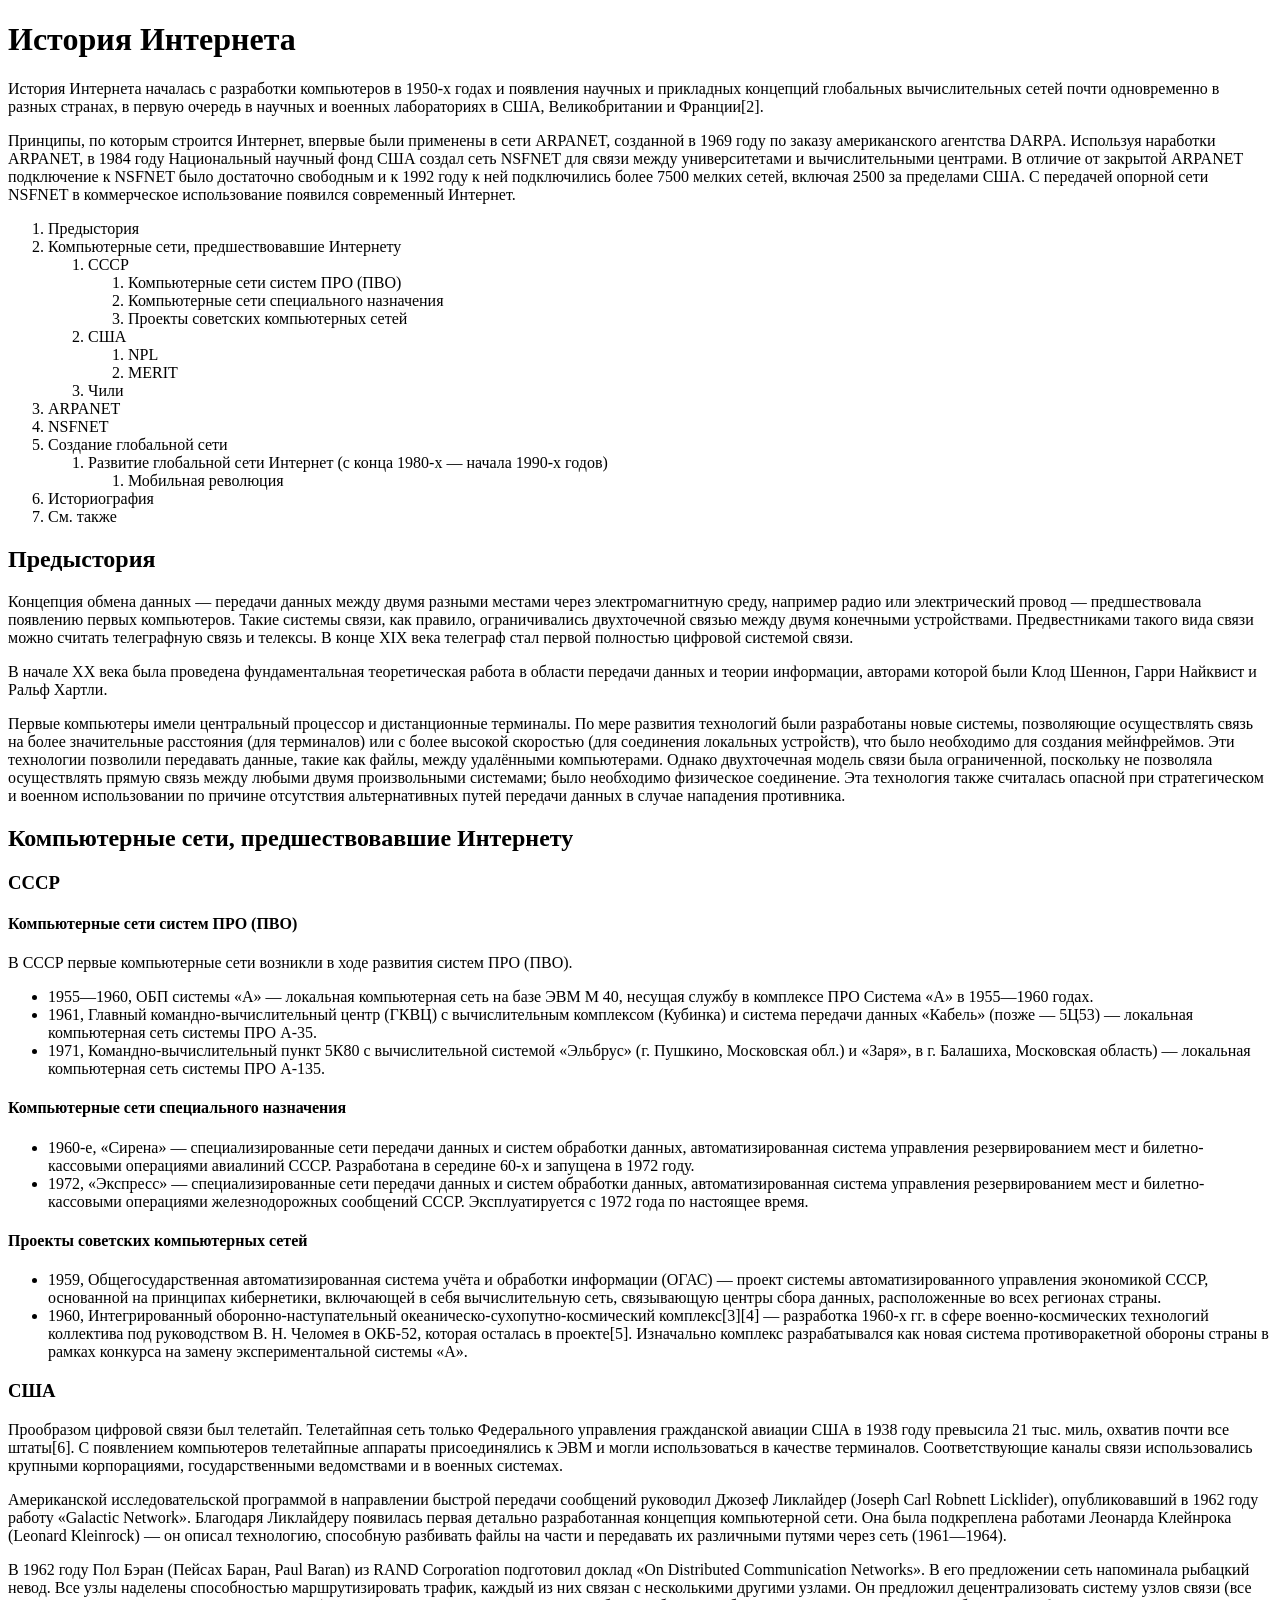
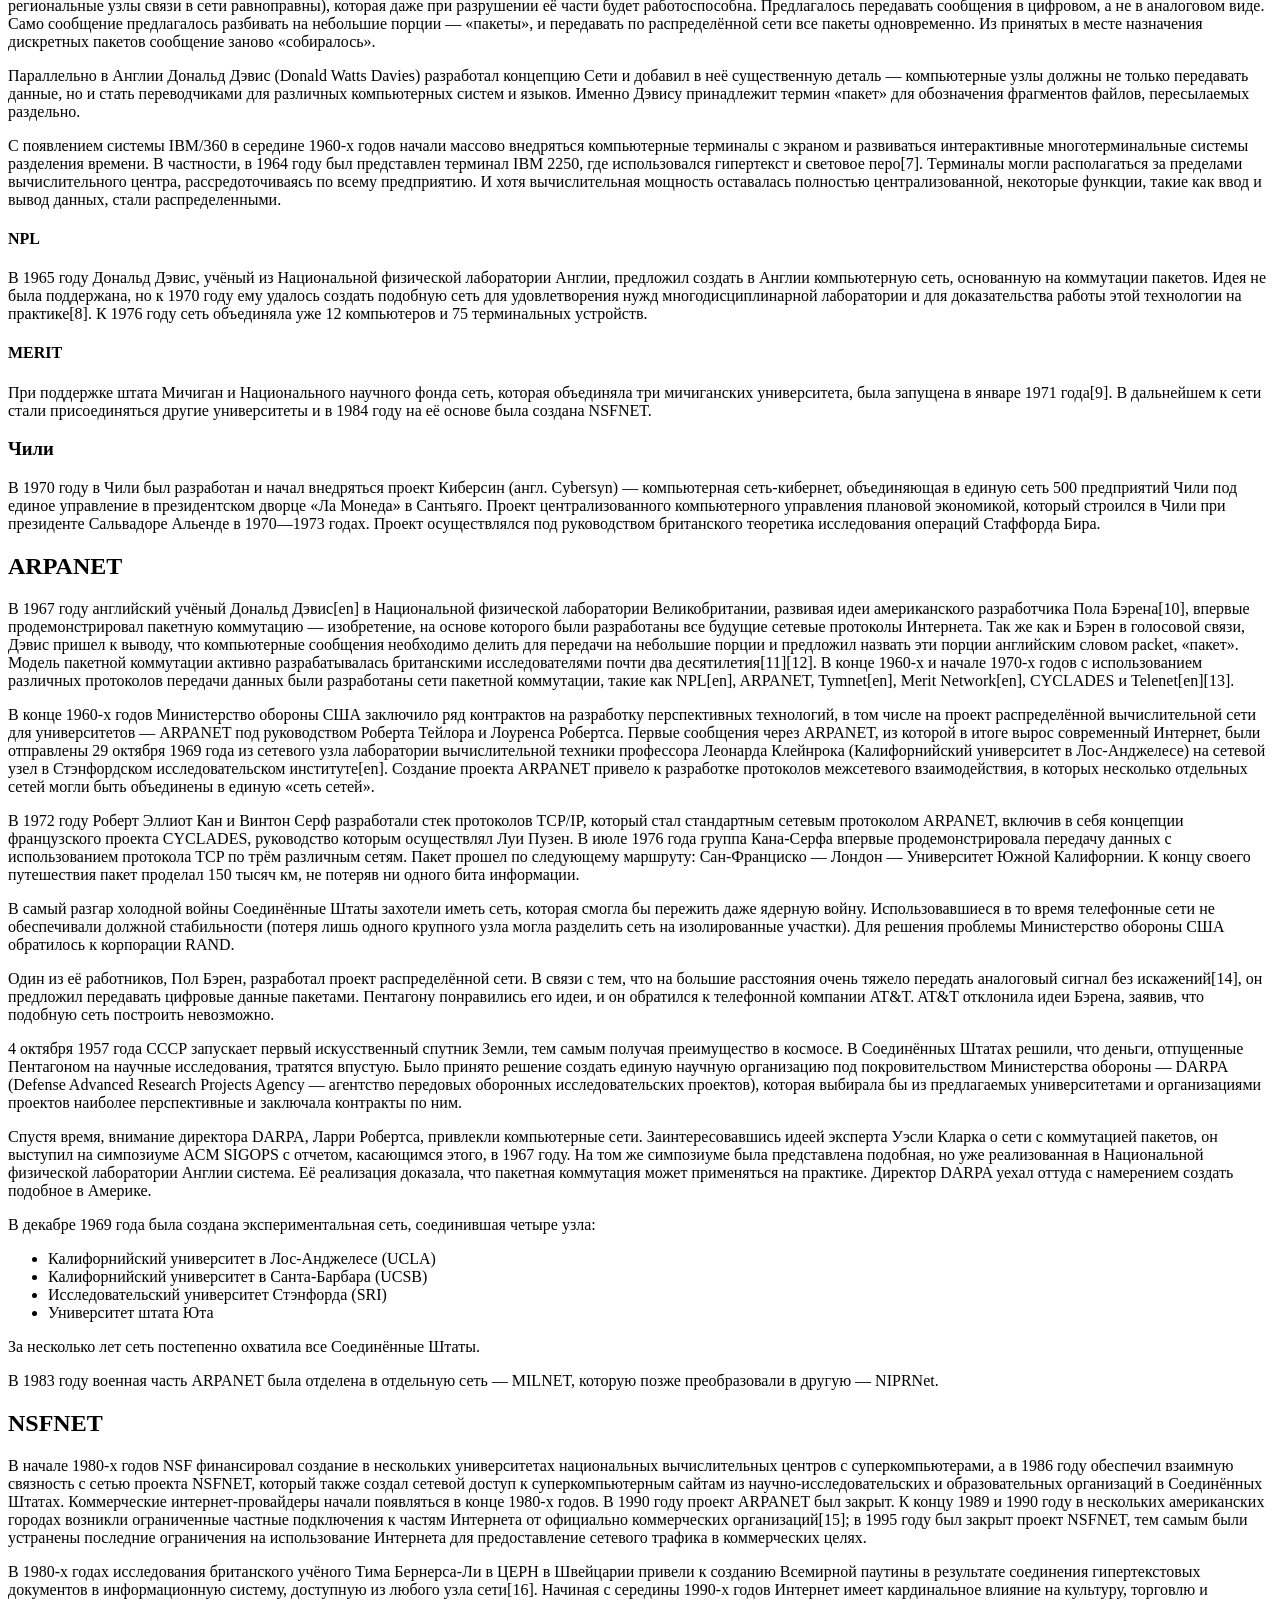
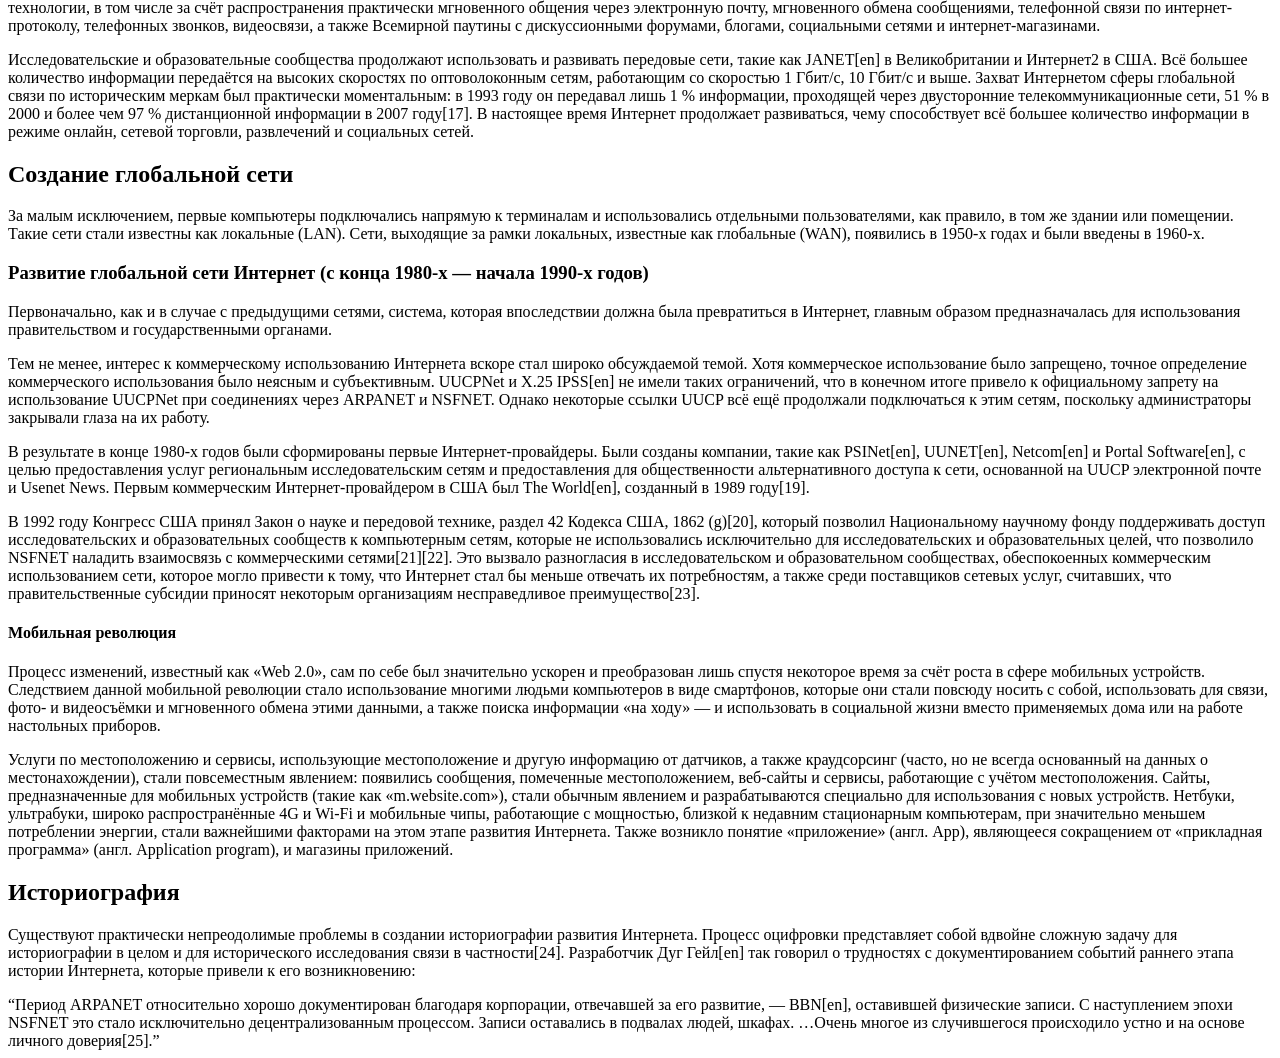
==== 20_09_19/index.html @ b5661945 "Innitial commit" ====
<!DOCTYPE html>
<html>
<head>
  <meta charset="UTF-8">
  <title>История Интернета</title>
</head>
<body>
  <h1>История Интернета</h1>
  <p>История Интернета началась с разработки компьютеров в 1950-х годах и появления научных и прикладных концепций глобальных вычислительных сетей почти одновременно в разных странах, в первую очередь в научных и военных лабораториях в США, Великобритании и Франции[2].</p>
  <p>Принципы, по которым строится Интернет, впервые были применены в сети ARPANET, созданной в 1969 году по заказу американского агентства DARPA. Используя наработки ARPANET, в 1984 году Национальный научный фонд США создал сеть NSFNET для связи между университетами и вычислительными центрами. В отличие от закрытой ARPANET подключение к NSFNET было достаточно свободным и к 1992 году к ней подключились более 7500 мелких сетей, включая 2500 за пределами США. С передачей опорной сети NSFNET в коммерческое использование появился современный Интернет.</p>
  <ol>
    <li>Предыстория</li>
    <li>Компьютерные сети, предшествовавшие Интернету</li>
    <ol>
      <li>СССР</li>
      <ol>
        <li>Компьютерные сети систем ПРО (ПВО)</li>
        <li>Компьютерные сети специального назначения</li>
        <li>Проекты советских компьютерных сетей</li>
      </ol>
      <li>США</li>
      <ol>
        <li>NPL</li>
        <li>MERIT</li>
      </ol>
      <li>Чили</li>
    </ol>
    <li>ARPANET</li>
    <li>NSFNET</li>
    <li>Создание глобальной сети</li>
    <ol>
      <li>Развитие глобальной сети Интернет (с конца 1980-х — начала 1990-х годов)</li>
      <ol>
        <li>Мобильная революция</li>
      </ol>
    </ol>
    <li>Историография</li>
    <li>См. также</li>
  </ol>
  <h2>Предыстория</h2>
  <p>Концепция обмена данных — передачи данных между двумя разными местами через электромагнитную среду, например радио или электрический провод — предшествовала появлению первых компьютеров. Такие системы связи, как правило, ограничивались двухточечной связью между двумя конечными устройствами. Предвестниками такого вида связи можно считать телеграфную связь и телексы. В конце XIX века телеграф стал первой полностью цифровой системой связи.</p>
  <p>В начале XX века была проведена фундаментальная теоретическая работа в области передачи данных и теории информации, авторами которой были Клод Шеннон, Гарри Найквист и Ральф Хартли.</p>
  <p>Первые компьютеры имели центральный процессор и дистанционные терминалы. По мере развития технологий были разработаны новые системы, позволяющие осуществлять связь на более значительные расстояния (для терминалов) или с более высокой скоростью (для соединения локальных устройств), что было необходимо для создания мейнфреймов. Эти технологии позволили передавать данные, такие как файлы, между удалёнными компьютерами. Однако двухточечная модель связи была ограниченной, поскольку не позволяла осуществлять прямую связь между любыми двумя произвольными системами; было необходимо физическое соединение. Эта технология также считалась опасной при стратегическом и военном использовании по причине отсутствия альтернативных путей передачи данных в случае нападения противника.</p>
  <h2>Компьютерные сети, предшествовавшие Интернету</h2>
  <h3>СССР</h3>
  <h4>Компьютерные сети систем ПРО (ПВО)</h4>
  <p>В СССР первые компьютерные сети возникли в ходе развития систем ПРО (ПВО).</p>
  <ul>
    <li>1955—1960, ОБП системы «А» — локальная компьютерная сеть на базе ЭВМ М 40, несущая службу в комплексе ПРО Система «А» в 1955—1960 годах.</li>
    <li>1961, Главный командно-вычислительный центр (ГКВЦ) с вычислительным комплексом (Кубинка) и система передачи данных «Кабель» (позже — 5Ц53) — локальная компьютерная сеть системы ПРО А-35.</li>
    <li>1971, Командно-вычислительный пункт 5К80 с вычислительной системой «Эльбрус» (г. Пушкино, Московская обл.) и «Заря», в г. Балашиха, Московская область) — локальная компьютерная сеть системы ПРО А-135.</li>
  </ul>
  <h4>Компьютерные сети специального назначения</h4>
  <ul>
    <li>1960-е, «Сирена» — специализированные сети передачи данных и систем обработки данных, автоматизированная система управления резервированием мест и билетно-кассовыми операциями авиалиний СССР. Разработана в середине 60-х и запущена в 1972 году.
    </li>
    <li>1972, «Экспресс» — специализированные сети передачи данных и систем обработки данных, автоматизированная система управления резервированием мест и билетно-кассовыми операциями железнодорожных сообщений СССР. Эксплуатируется с 1972 года по настоящее время.</li>
  </ul>
  <h4>Проекты советских компьютерных сетей</h4>
  <ul>
    <li>1959, Общегосударственная автоматизированная система учёта и обработки информации (ОГАС) — проект системы автоматизированного управления экономикой СССР, основанной на принципах кибернетики, включающей в себя вычислительную сеть, связывающую центры сбора данных, расположенные во всех регионах страны.
    </li>
    <li>1960, Интегрированный оборонно-наступательный океаническо-сухопутно-космический комплекс[3][4] — разработка 1960-х гг. в сфере военно-космических технологий коллектива под руководством В. Н. Челомея в ОКБ-52, которая осталась в проекте[5]. Изначально комплекс разрабатывался как новая система противоракетной обороны страны в рамках конкурса на замену экспериментальной системы «А».
    </li>
  </ul>
  <h3>США</h3>
  <p>Прообразом цифровой связи был телетайп. Телетайпная сеть только Федерального управления гражданской авиации США в 1938 году превысила 21 тыс. миль, охватив почти все штаты[6]. С появлением компьютеров телетайпные аппараты присоединялись к ЭВМ и могли использоваться в качестве терминалов. Соответствующие каналы связи использовались крупными корпорациями, государственными ведомствами и в военных системах.</p>
  <p>Американской исследовательской программой в направлении быстрой передачи сообщений руководил Джозеф Ликлайдер (Joseph Carl Robnett Licklider), опубликовавший в 1962 году работу «Galactic Network». Благодаря Ликлайдеру появилась первая детально разработанная концепция компьютерной сети. Она была подкреплена работами Леонарда Клейнрока (Leonard Kleinrock) — он описал технологию, способную разбивать файлы на части и передавать их различными путями через сеть (1961—1964).</p>
  <p>В 1962 году Пол Бэран (Пейсах Баран, Paul Baran) из RAND Corporation подготовил доклад «On Distributed Communication Networks». В его предложении сеть напоминала рыбацкий невод. Все узлы наделены способностью маршрутизировать трафик, каждый из них связан с несколькими другими узлами. Он предложил децентрализовать систему узлов связи (все региональные узлы связи в сети равноправны), которая даже при разрушении её части будет работоспособна. Предлагалось передавать сообщения в цифровом, а не в аналоговом виде. Само сообщение предлагалось разбивать на небольшие порции — «пакеты», и передавать по распределённой сети все пакеты одновременно. Из принятых в месте назначения дискретных пакетов сообщение заново «собиралось».</p>
  <p>Параллельно в Англии Дональд Дэвис (Donald Watts Davies) разработал концепцию Сети и добавил в неё существенную деталь — компьютерные узлы должны не только передавать данные, но и стать переводчиками для различных компьютерных систем и языков. Именно Дэвису принадлежит термин «пакет» для обозначения фрагментов файлов, пересылаемых раздельно.</p>
  <p>С появлением системы IBM/360 в середине 1960-х годов начали массово внедряться компьютерные терминалы с экраном и развиваться интерактивные многотерминальные системы разделения времени. В частности, в 1964 году был представлен терминал IBM 2250, где использовался гипертекст и световое перо[7]. Терминалы могли располагаться за пределами вычислительного центра, рассредоточиваясь по всему предприятию. И хотя вычислительная мощность оставалась полностью централизованной, некоторые функции, такие как ввод и вывод данных, стали распределенными.</p>
  <h4>NPL</h4>
  <p>В 1965 году Дональд Дэвис, учёный из Национальной физической лаборатории Англии, предложил создать в Англии компьютерную сеть, основанную на коммутации пакетов. Идея не была поддержана, но к 1970 году ему удалось создать подобную сеть для удовлетворения нужд многодисциплинарной лаборатории и для доказательства работы этой технологии на практике[8]. К 1976 году сеть объединяла уже 12 компьютеров и 75 терминальных устройств.</p>
  <h4>MERIT</h4>
  <p>При поддержке штата Мичиган и Национального научного фонда сеть, которая объединяла три мичиганских университета, была запущена в январе 1971 года[9]. В дальнейшем к сети стали присоединяться другие университеты и в 1984 году на её основе была создана NSFNET.</p>
  <h3>Чили</h3>
  <p>В 1970 году в Чили был разработан и начал внедряться проект Киберсин (англ. Cybersyn) — компьютерная сеть-кибернет, объединяющая в единую сеть 500 предприятий Чили под единое управление в президентском дворце «Ла Монеда» в Сантьяго. Проект централизованного компьютерного управления плановой экономикой, который строился в Чили при президенте Сальвадоре Альенде в 1970—1973 годах. Проект осуществлялся под руководством британского теоретика исследования операций Стаффорда Бира.</p>
  <h2>ARPANET</h2>
  <p>В 1967 году английский учёный Дональд Дэвис[en] в Национальной физической лаборатории Великобритании, развивая идеи американского разработчика Пола Бэрена[10], впервые продемонстрировал пакетную коммутацию — изобретение, на основе которого были разработаны все будущие сетевые протоколы Интернета. Так же как и Бэрен в голосовой связи, Дэвис пришел к выводу, что компьютерные сообщения необходимо делить для передачи на небольшие порции и предложил назвать эти порции английским словом packet, «пакет». Модель пакетной коммутации активно разрабатывалась британскими исследователями почти два десятилетия[11][12]. В конце 1960-х и начале 1970-х годов с использованием различных протоколов передачи данных были разработаны сети пакетной коммутации, такие как NPL[en], ARPANET, Tymnet[en], Merit Network[en], CYCLADES и Telenet[en][13].</p>
  <p>В конце 1960-х годов Министерство обороны США заключило ряд контрактов на разработку перспективных технологий, в том числе на проект распределённой вычислительной сети для университетов — ARPANET под руководством Роберта Тейлора и Лоуренса Робертса. Первые сообщения через ARPANET, из которой в итоге вырос современный Интернет, были отправлены 29 октября 1969 года из сетевого узла лаборатории вычислительной техники профессора Леонарда Клейнрока (Калифорнийский университет в Лос-Анджелесе) на сетевой узел в Стэнфордском исследовательском институте[en]. Создание проекта ARPANET привело к разработке протоколов межсетевого взаимодействия, в которых несколько отдельных сетей могли быть объединены в единую «сеть сетей».</p>
  <p>В 1972 году Роберт Эллиот Кан и Винтон Серф разработали стек протоколов TCP/IP, который стал стандартным сетевым протоколом ARPANET, включив в себя концепции французского проекта CYCLADES, руководство которым осуществлял Луи Пузен. В июле 1976 года группа Кана-Серфа впервые продемонстрировала передачу данных с использованием протокола TCP по трём различным сетям. Пакет прошел по следующему маршруту: Сан-Франциско — Лондон — Университет Южной Калифорнии. К концу своего путешествия пакет проделал 150 тысяч км, не потеряв ни одного бита информации.</p>
  <p>В самый разгар холодной войны Соединённые Штаты захотели иметь сеть, которая смогла бы пережить даже ядерную войну. Использовавшиеся в то время телефонные сети не обеспечивали должной стабильности (потеря лишь одного крупного узла могла разделить сеть на изолированные участки). Для решения проблемы Министерство обороны США обратилось к корпорации RAND.</p>
  <p>Один из её работников, Пол Бэрен, разработал проект распределённой сети. В связи с тем, что на большие расстояния очень тяжело передать аналоговый сигнал без искажений[14], он предложил передавать цифровые данные пакетами. Пентагону понравились его идеи, и он обратился к телефонной компании AT&T. AT&T отклонила идеи Бэрена, заявив, что подобную сеть построить невозможно.</p>
  <p>4 октября 1957 года СССР запускает первый искусственный спутник Земли, тем самым получая преимущество в космосе. В Соединённых Штатах решили, что деньги, отпущенные Пентагоном на научные исследования, тратятся впустую. Было принято решение создать единую научную организацию под покровительством Министерства обороны — DARPA (Defense Advanced Research Projects Agency — агентство передовых оборонных исследовательских проектов), которая выбирала бы из предлагаемых университетами и организациями проектов наиболее перспективные и заключала контракты по ним.</p>
  <p>Спустя время, внимание директора DARPA, Ларри Робертса, привлекли компьютерные сети. Заинтересовавшись идеей эксперта Уэсли Кларка о сети с коммутацией пакетов, он выступил на симпозиуме ACM SIGOPS с отчетом, касающимся этого, в 1967 году. На том же симпозиуме была представлена подобная, но уже реализованная в Национальной физической лаборатории Англии система. Её реализация доказала, что пакетная коммутация может применяться на практике. Директор DARPA уехал оттуда с намерением создать подобное в Америке.</p>
  <p>В декабре 1969 года была создана экспериментальная сеть, соединившая четыре узла:</p>
  <ul>
    <li>Калифорнийский университет в Лос-Анджелесе (UCLA)</li>
    <li>Калифорнийский университет в Санта-Барбара (UCSB)</li>
    <li>Исследовательский университет Стэнфорда (SRI)</li>
    <li>Университет штата Юта</li>
  </ul>
  <p>За несколько лет сеть постепенно охватила все Соединённые Штаты.</p>
  <p>В 1983 году военная часть ARPANET была отделена в отдельную сеть — MILNET, которую позже преобразовали в другую — NIPRNet.</p>
  <h2>NSFNET</h2>
  <p>В начале 1980-х годов NSF финансировал создание в нескольких университетах национальных вычислительных центров с суперкомпьютерами, а в 1986 году обеспечил взаимную связность с сетью проекта NSFNET, который также создал сетевой доступ к суперкомпьютерным сайтам из научно-исследовательских и образовательных организаций в Соединённых Штатах. Коммерческие интернет-провайдеры начали появляться в конце 1980-х годов. В 1990 году проект ARPANET был закрыт. К концу 1989 и 1990 году в нескольких американских городах возникли ограниченные частные подключения к частям Интернета от официально коммерческих организаций[15]; в 1995 году был закрыт проект NSFNET, тем самым были устранены последние ограничения на использование Интернета для предоставление сетевого трафика в коммерческих целях.</p>
  <p>В 1980-х годах исследования британского учёного Тима Бернерса-Ли в ЦЕРН в Швейцарии привели к созданию Всемирной паутины в результате соединения гипертекстовых документов в информационную систему, доступную из любого узла сети[16]. Начиная с середины 1990-х годов Интернет имеет кардинальное влияние на культуру, торговлю и технологии, в том числе за счёт распространения практически мгновенного общения через электронную почту, мгновенного обмена сообщениями, телефонной связи по интернет-протоколу, телефонных звонков, видеосвязи, а также Всемирной паутины с дискуссионными форумами, блогами, социальными сетями и интернет-магазинами.</p>
  <p>Исследовательские и образовательные сообщества продолжают использовать и развивать передовые сети, такие как JANET[en] в Великобритании и Интернет2 в США. Всё большее количество информации передаётся на высоких скоростях по оптоволоконным сетям, работающим со скоростью 1 Гбит/с, 10 Гбит/с и выше. Захват Интернетом сферы глобальной связи по историческим меркам был практически моментальным: в 1993 году он передавал лишь 1 % информации, проходящей через двусторонние телекоммуникационные сети, 51 % в 2000 и более чем 97 % дистанционной информации в 2007 году[17]. В настоящее время Интернет продолжает развиваться, чему способствует всё большее количество информации в режиме онлайн, сетевой торговли, развлечений и социальных сетей.</p>
  <h2>Создание глобальной сети</h2>
  <p>За малым исключением, первые компьютеры подключались напрямую к терминалам и использовались отдельными пользователями, как правило, в том же здании или помещении. Такие сети стали известны как локальные (LAN). Сети, выходящие за рамки локальных, известные как глобальные (WAN), появились в 1950-х годах и были введены в 1960-х.</p>
  <h3>Развитие глобальной сети Интернет (с конца 1980-х — начала 1990-х годов)</h3>
  <p>Первоначально, как и в случае с предыдущими сетями, система, которая впоследствии должна была превратиться в Интернет, главным образом предназначалась для использования правительством и государственными органами.</p>
  <p>Тем не менее, интерес к коммерческому использованию Интернета вскоре стал широко обсуждаемой темой. Хотя коммерческое использование было запрещено, точное определение коммерческого использования было неясным и субъективным. UUCPNet и X.25 IPSS[en] не имели таких ограничений, что в конечном итоге привело к официальному запрету на использование UUCPNet при соединениях через ARPANET и NSFNET. Однако некоторые ссылки UUCP всё ещё продолжали подключаться к этим сетям, поскольку администраторы закрывали глаза на их работу.</p>
  <p>В результате в конце 1980-х годов были сформированы первые Интернет-провайдеры. Были созданы компании, такие как PSINet[en], UUNET[en], Netcom[en] и Portal Software[en], с целью предоставления услуг региональным исследовательским сетям и предоставления для общественности альтернативного доступа к сети, основанной на UUCP электронной почте и Usenet News. Первым коммерческим Интернет-провайдером в США был The World[en], созданный в 1989 году[19].</p>
  <p>В 1992 году Конгресс США принял Закон о науке и передовой технике, раздел 42 Кодекса США, 1862 (g)[20], который позволил Национальному научному фонду поддерживать доступ исследовательских и образовательных сообществ к компьютерным сетям, которые не использовались исключительно для исследовательских и образовательных целей, что позволило NSFNET наладить взаимосвязь с коммерческими сетями[21][22]. Это вызвало разногласия в исследовательском и образовательном сообществах, обеспокоенных коммерческим использованием сети, которое могло привести к тому, что Интернет стал бы меньше отвечать их потребностям, а также среди поставщиков сетевых услуг, считавших, что правительственные субсидии приносят некоторым организациям несправедливое преимущество[23].</p>
  <h4>Мобильная революция</h4>
  <p>Процесс изменений, известный как «Web 2.0», сам по себе был значительно ускорен и преобразован лишь спустя некоторое время за счёт роста в сфере мобильных устройств. Следствием данной мобильной революции стало использование многими людьми компьютеров в виде смартфонов, которые они стали повсюду носить с собой, использовать для связи, фото- и видеосъёмки и мгновенного обмена этими данными, а также поиска информации «на ходу» — и использовать в социальной жизни вместо применяемых дома или на работе настольных приборов.</p>
  <p>Услуги по местоположению и сервисы, использующие местоположение и другую информацию от датчиков, а также краудсорсинг (часто, но не всегда основанный на данных о местонахождении), стали повсеместным явлением: появились сообщения, помеченные местоположением, веб-сайты и сервисы, работающие с учётом местоположения. Сайты, предназначенные для мобильных устройств (такие как «m.website.com»), стали обычным явлением и разрабатываются специально для использования с новых устройств. Нетбуки, ультрабуки, широко распространённые 4G и Wi-Fi и мобильные чипы, работающие с мощностью, близкой к недавним стационарным компьютерам, при значительно меньшем потреблении энергии, стали важнейшими факторами на этом этапе развития Интернета. Также возникло понятие «приложение» (англ. App), являющееся сокращением от «прикладная программа» (англ. Application program), и магазины приложений.</p>
  <h2>Историография</h2>
  <p>Существуют практически непреодолимые проблемы в создании историографии развития Интернета. Процесс оцифровки представляет собой вдвойне сложную задачу для историографии в целом и для исторического исследования связи в частности[24]. Разработчик Дуг Гейл[en] так говорил о трудностях с документированием событий раннего этапа истории Интернета, которые привели к его возникновению:</p>
  <q>Период ARPANET относительно хорошо документирован благодаря корпорации, отвечавшей за его развитие, — BBN[en], оставившей физические записи. С наступлением эпохи NSFNET это стало исключительно децентрализованным процессом. Записи оставались в подвалах людей, шкафах. …Очень многое из случившегося происходило устно и на основе личного доверия[25].</q>
</body>
</html>
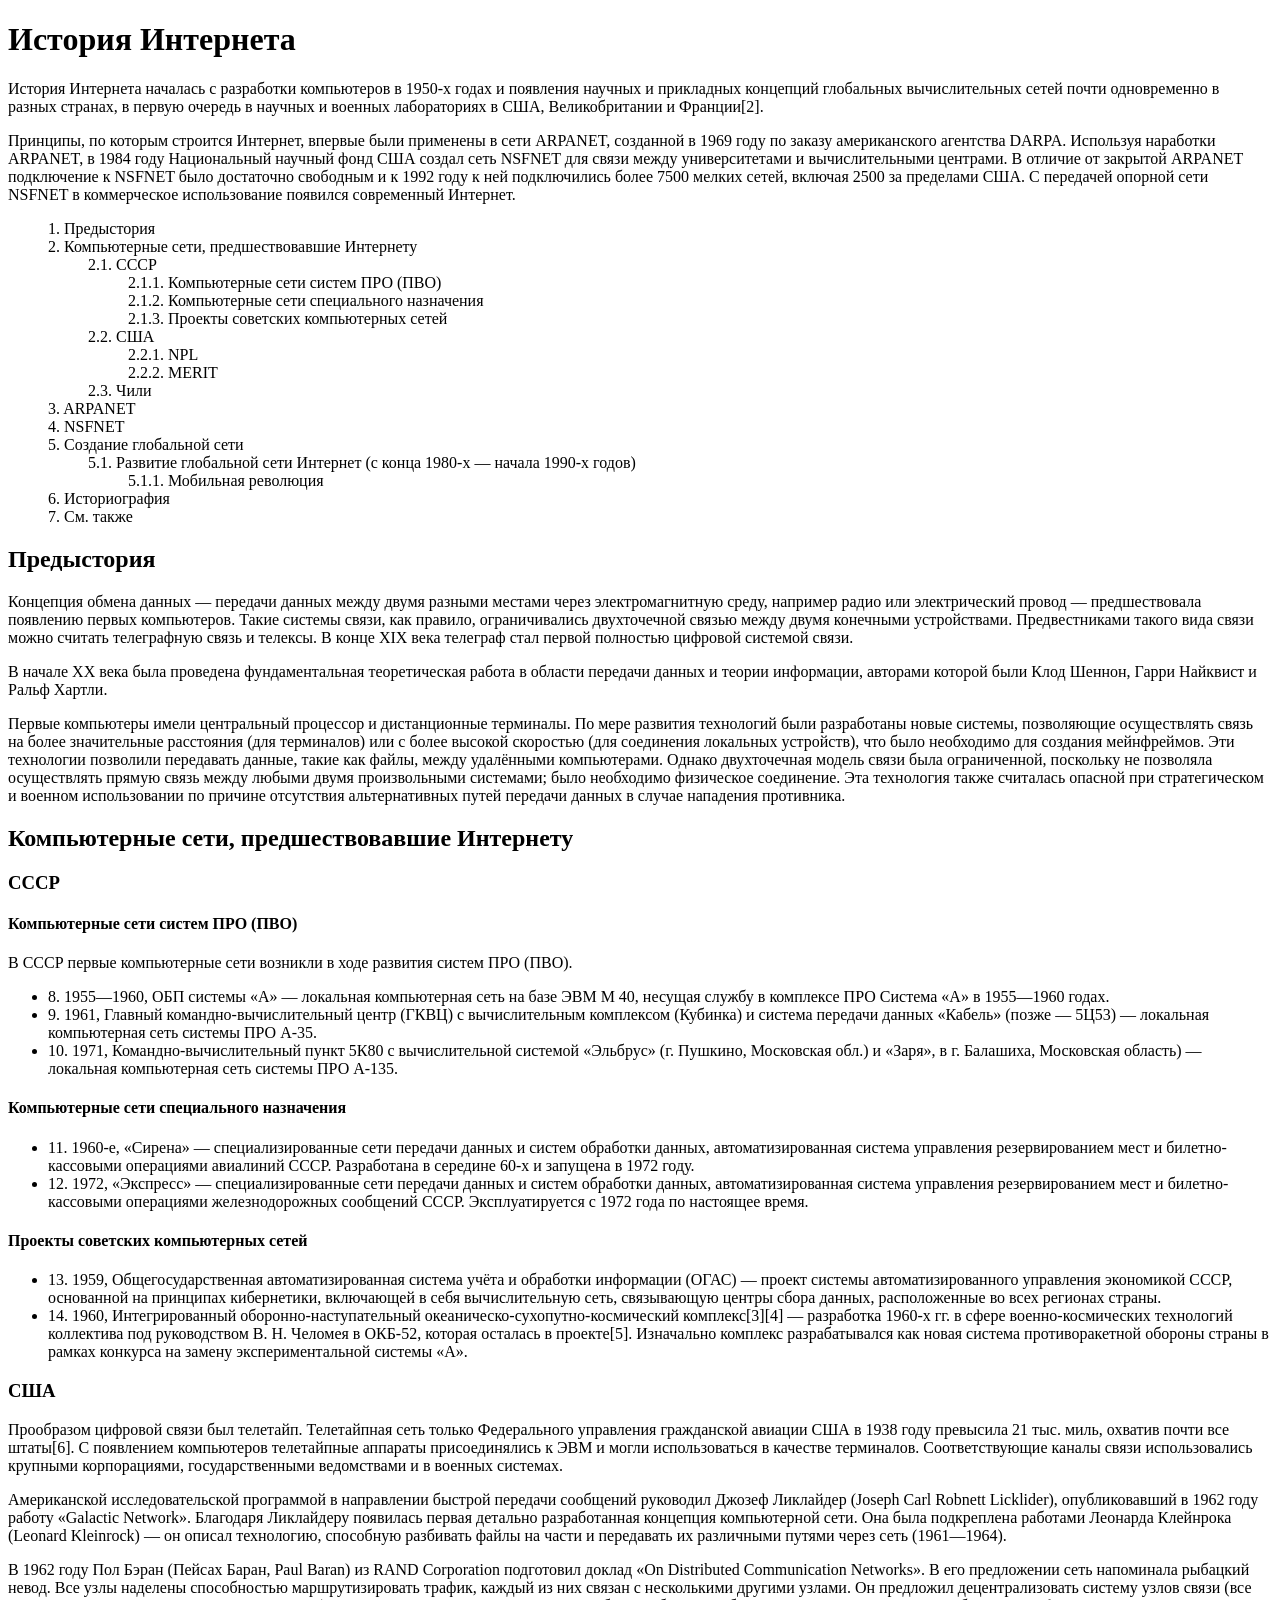
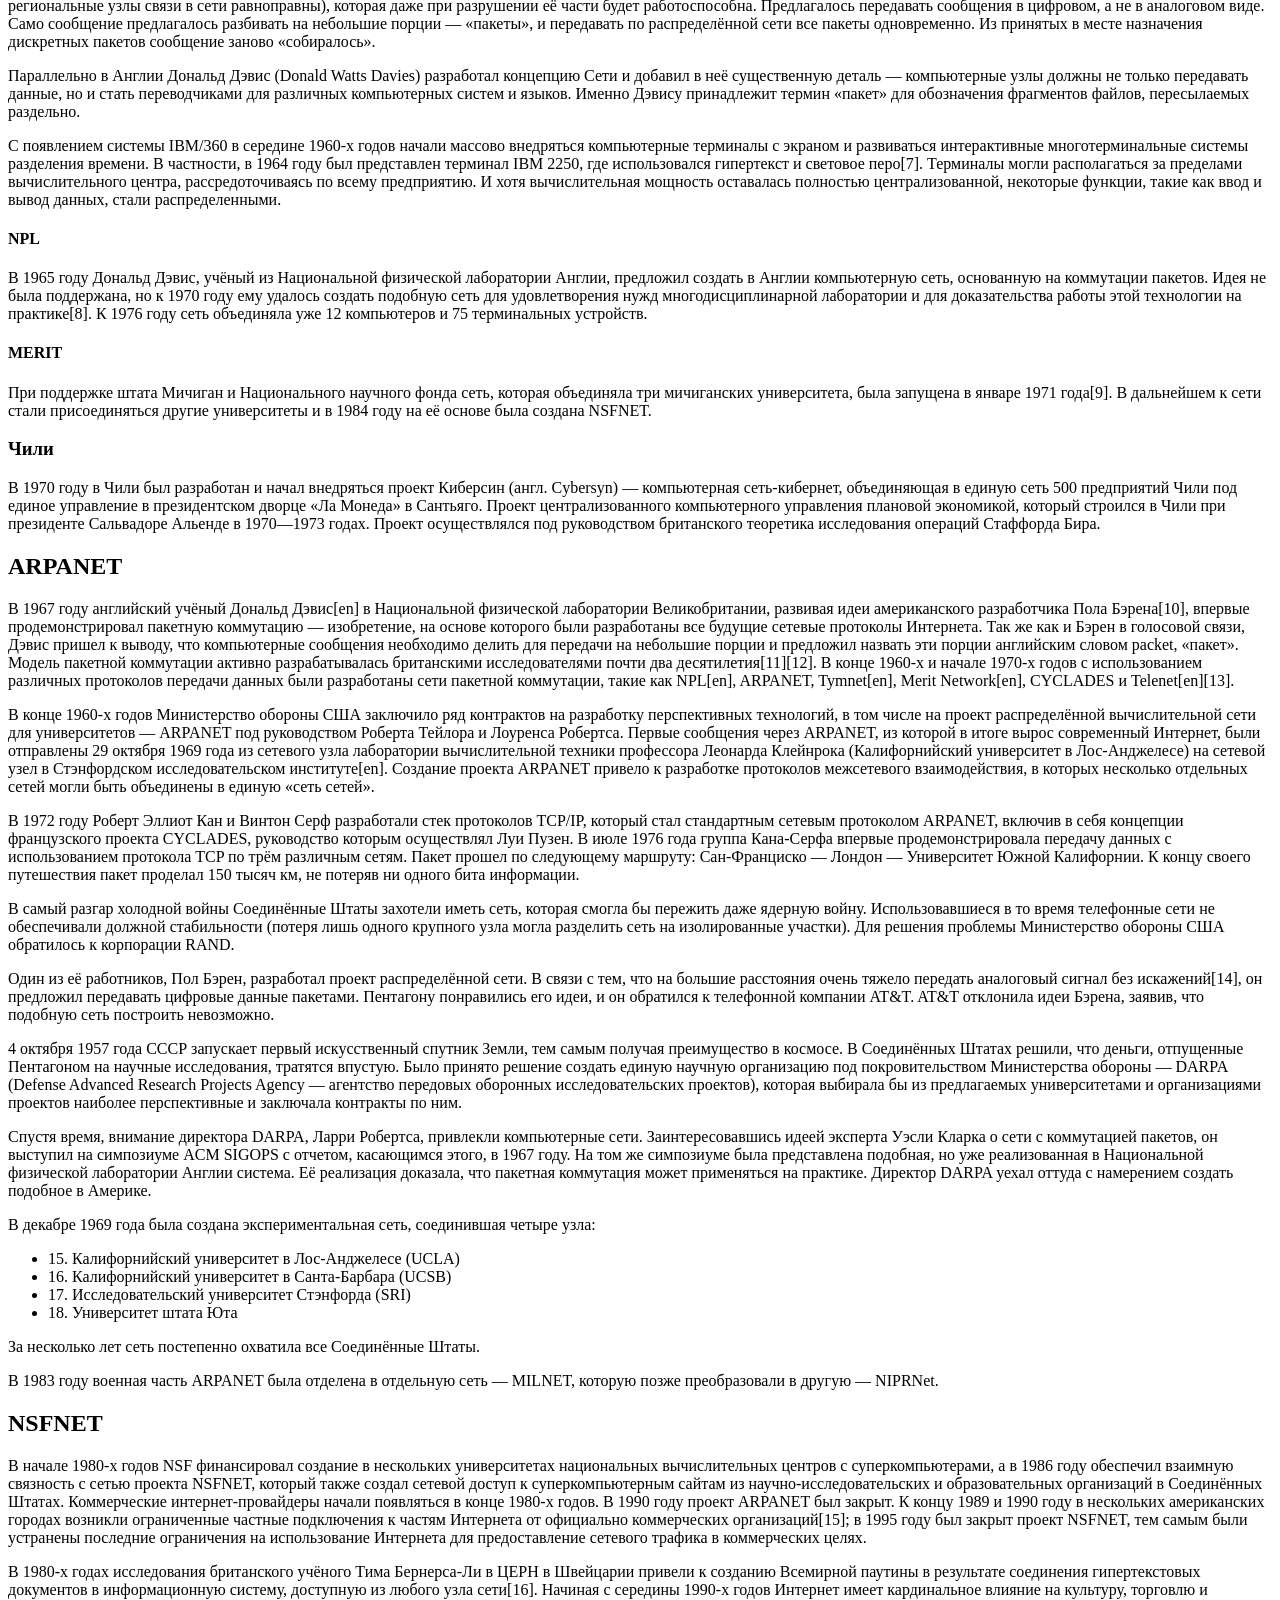
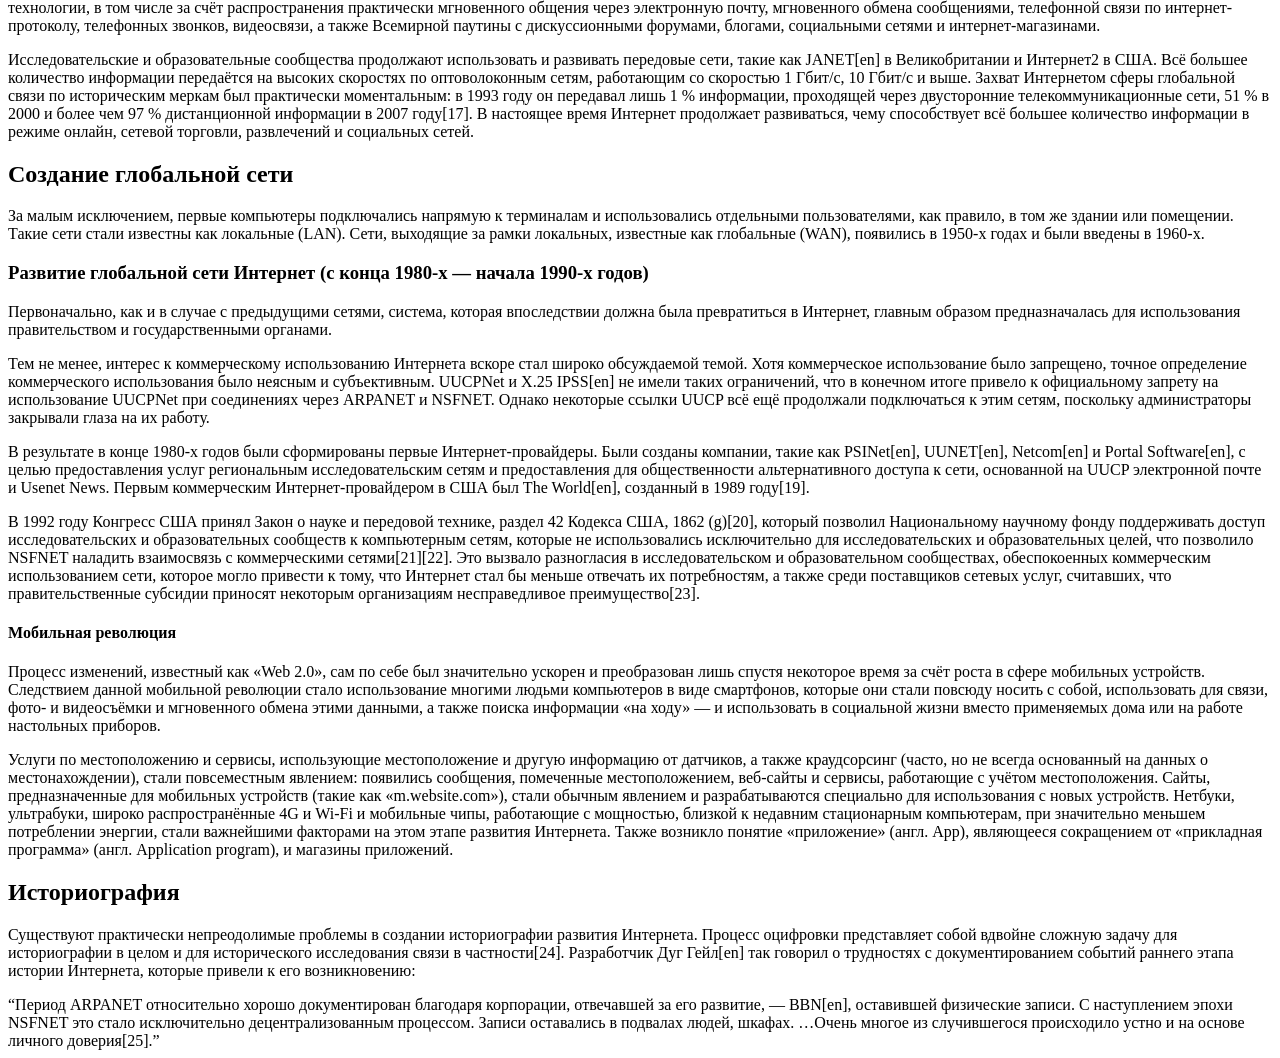
==== commit 1f66da34: "add css" ====
--- a/20_09_19/index.html
+++ b/20_09_19/index.html
@@ -3,6 +3,7 @@
 <head>
   <meta charset="UTF-8">
   <title>История Интернета</title>
+  <link rel="stylesheet" href="style.css">
 </head>
 <body>
   <h1>История Интернета</h1>
--- a/20_09_19/style.css
+++ b/20_09_19/style.css
@@ -0,0 +1,8 @@
+ol {
+  list-style: none; 
+  counter-reset: li; 
+  }
+  li:before {
+  counter-increment: li; 
+  content: counters(li,".") ". "; 
+  }
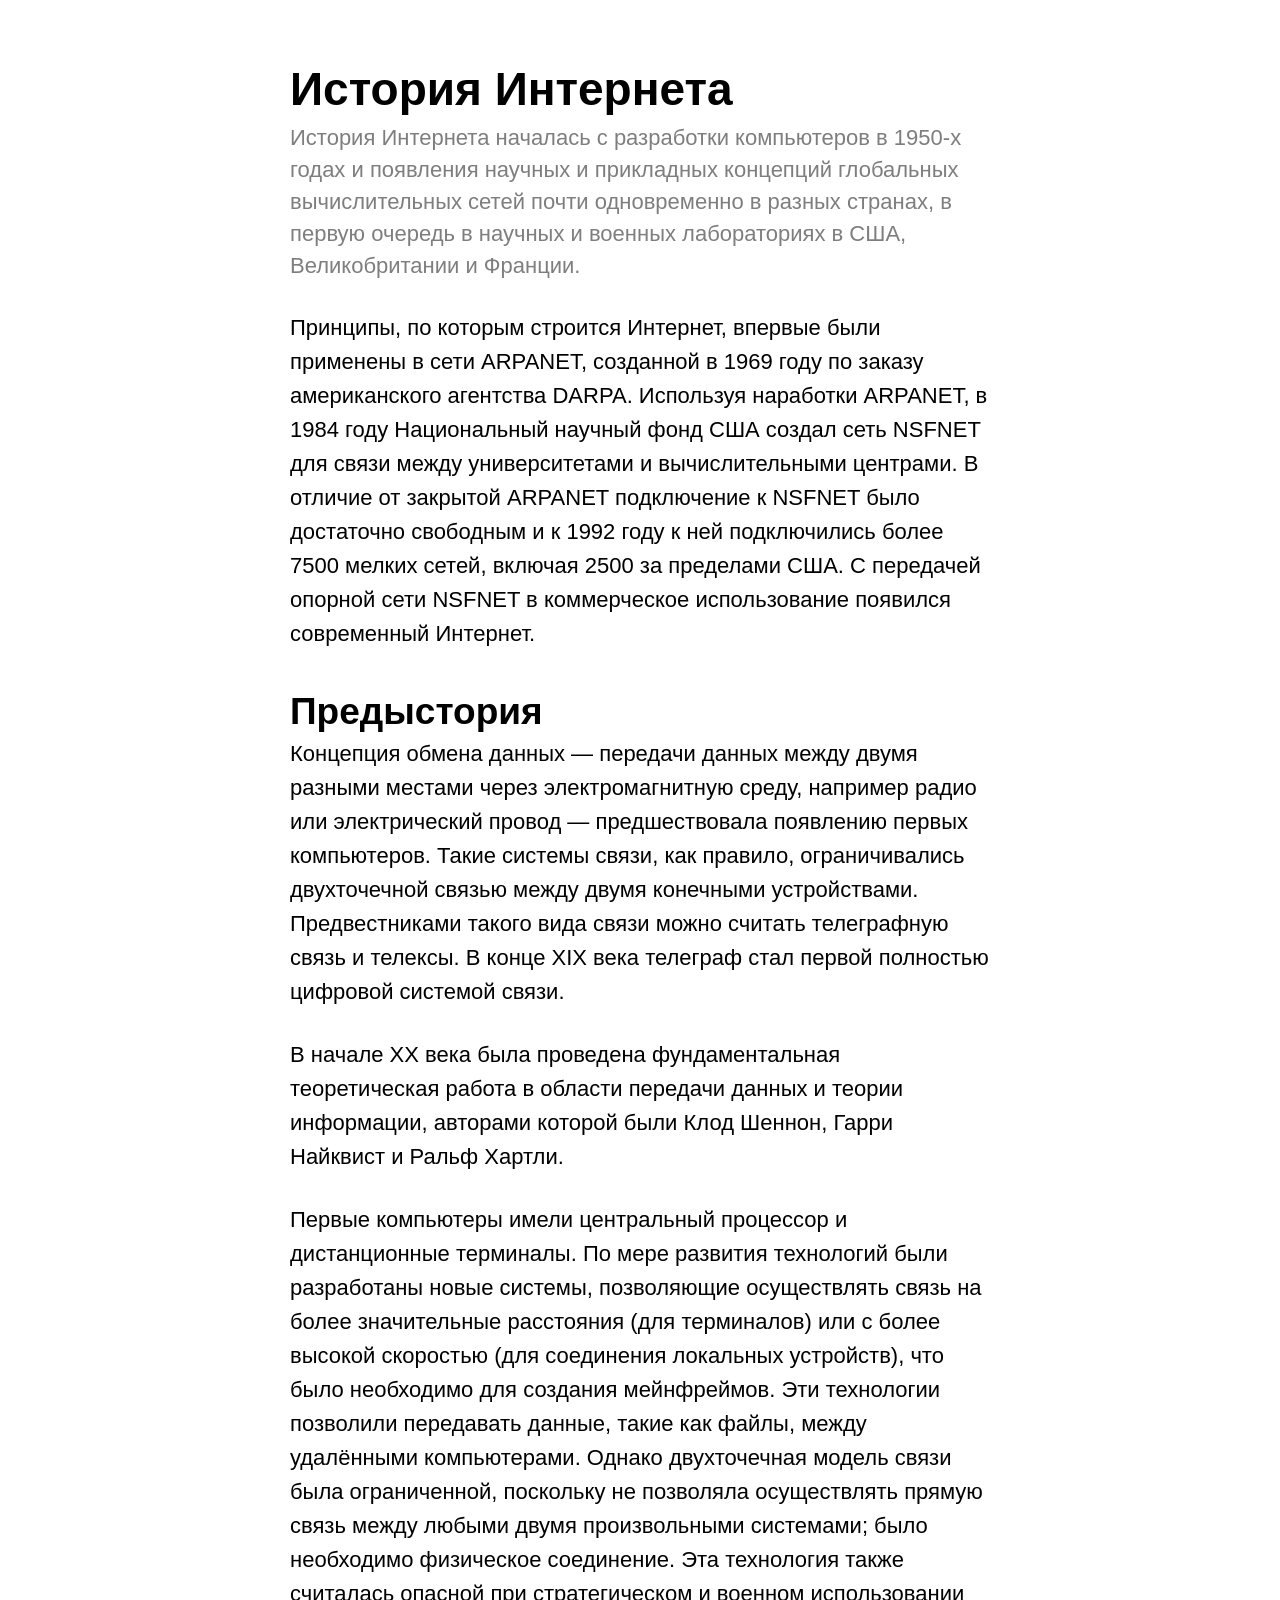
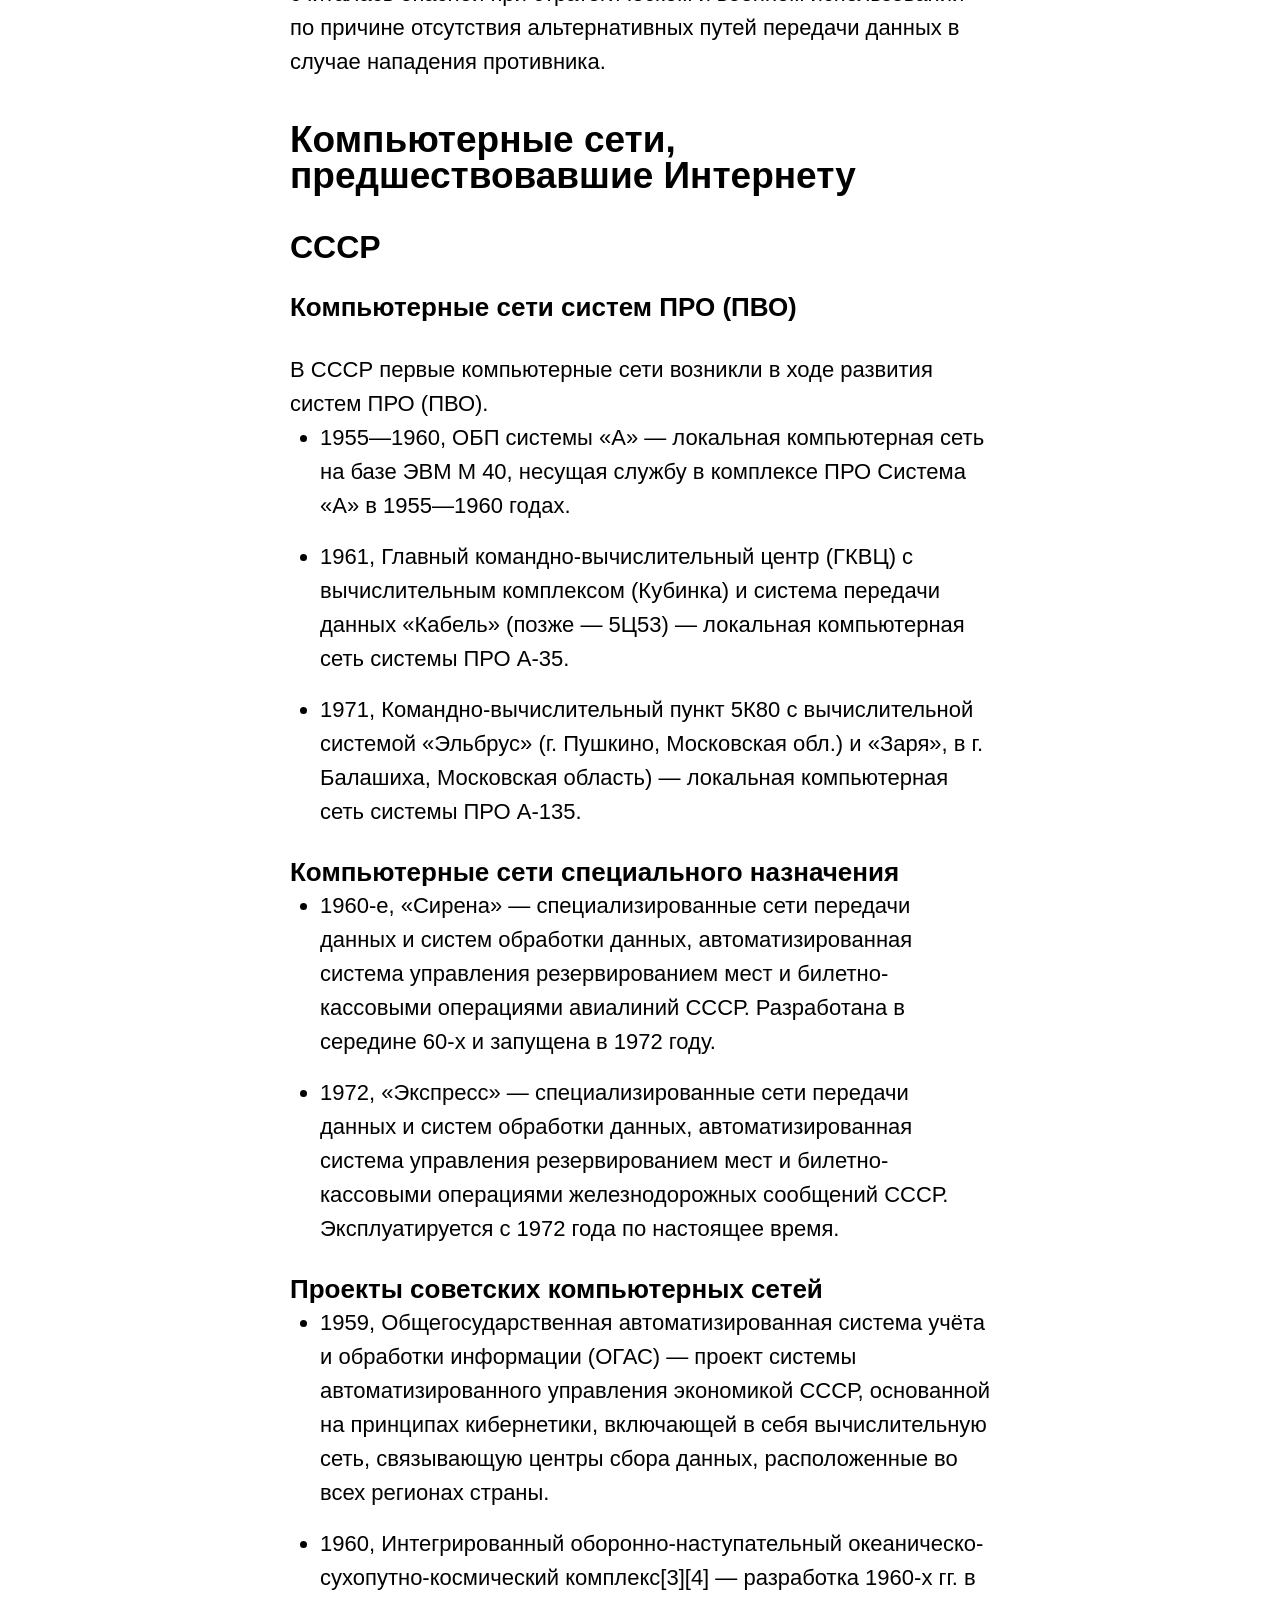
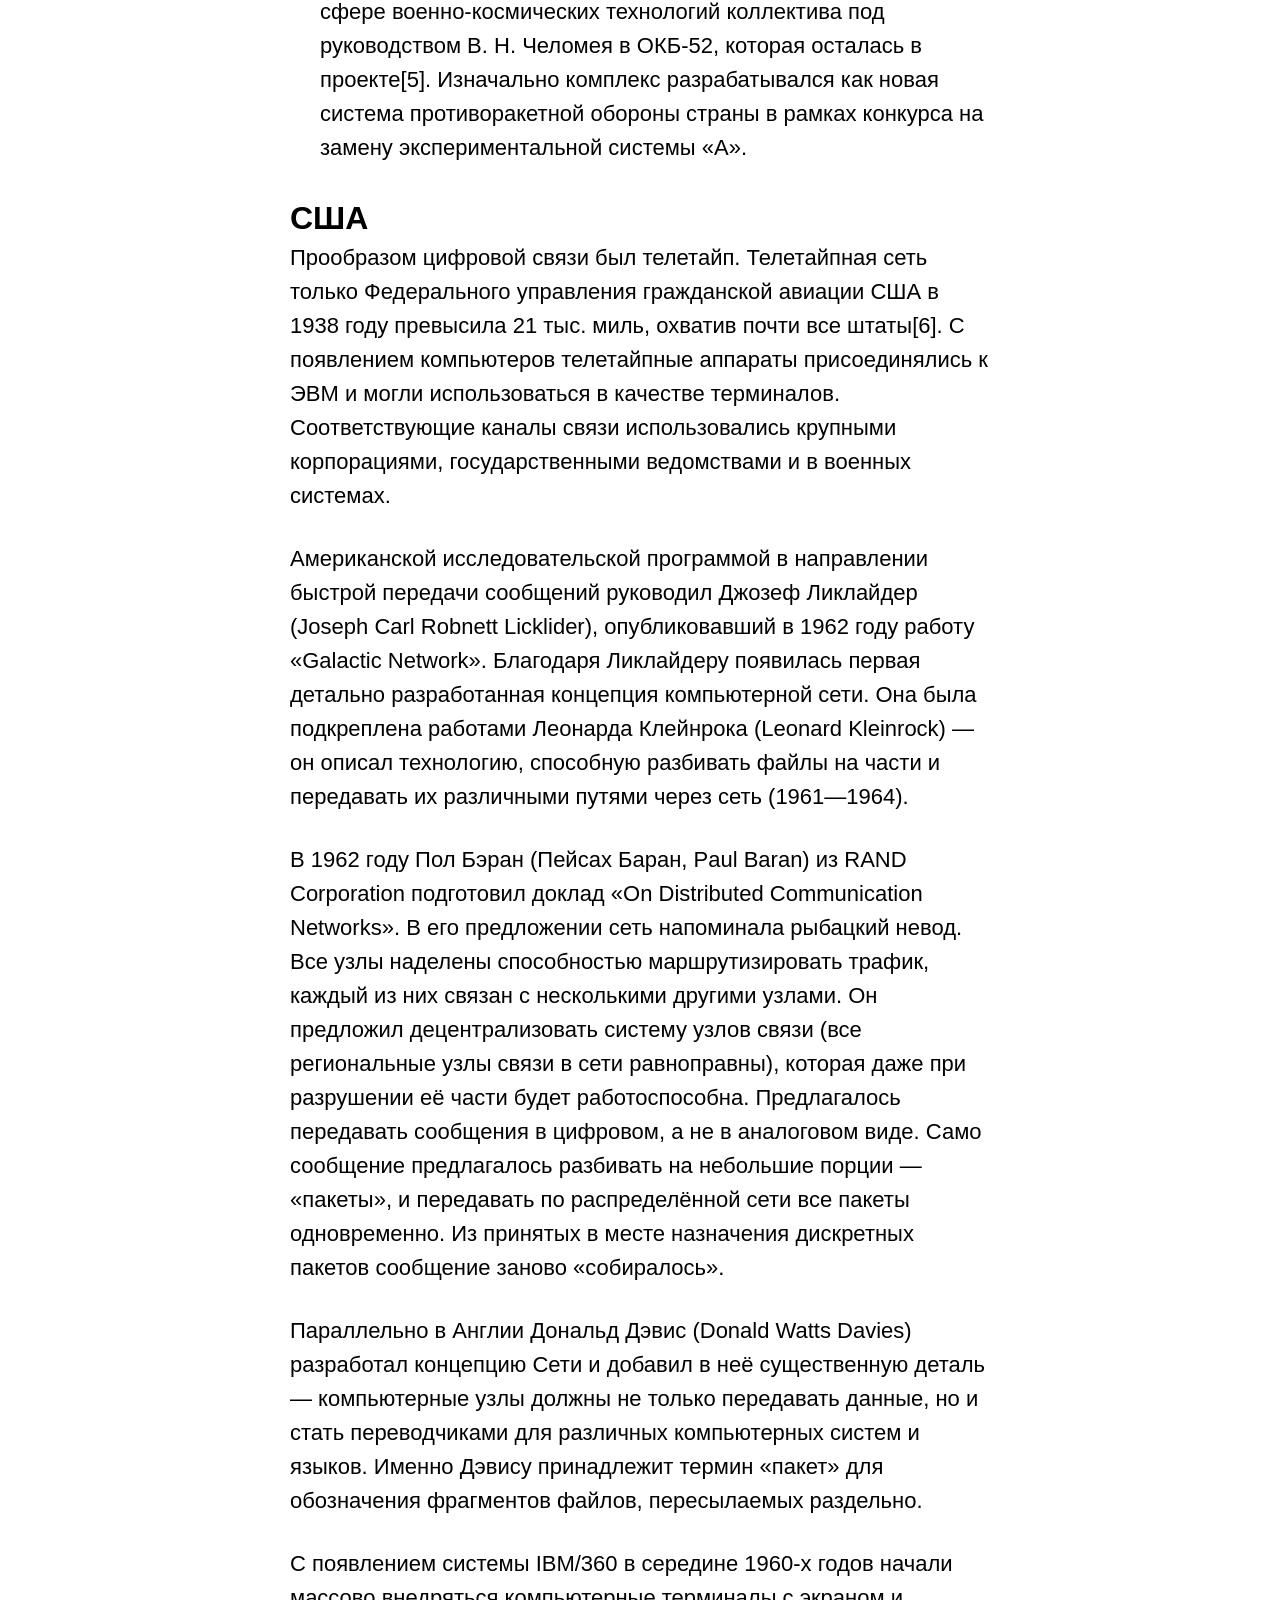
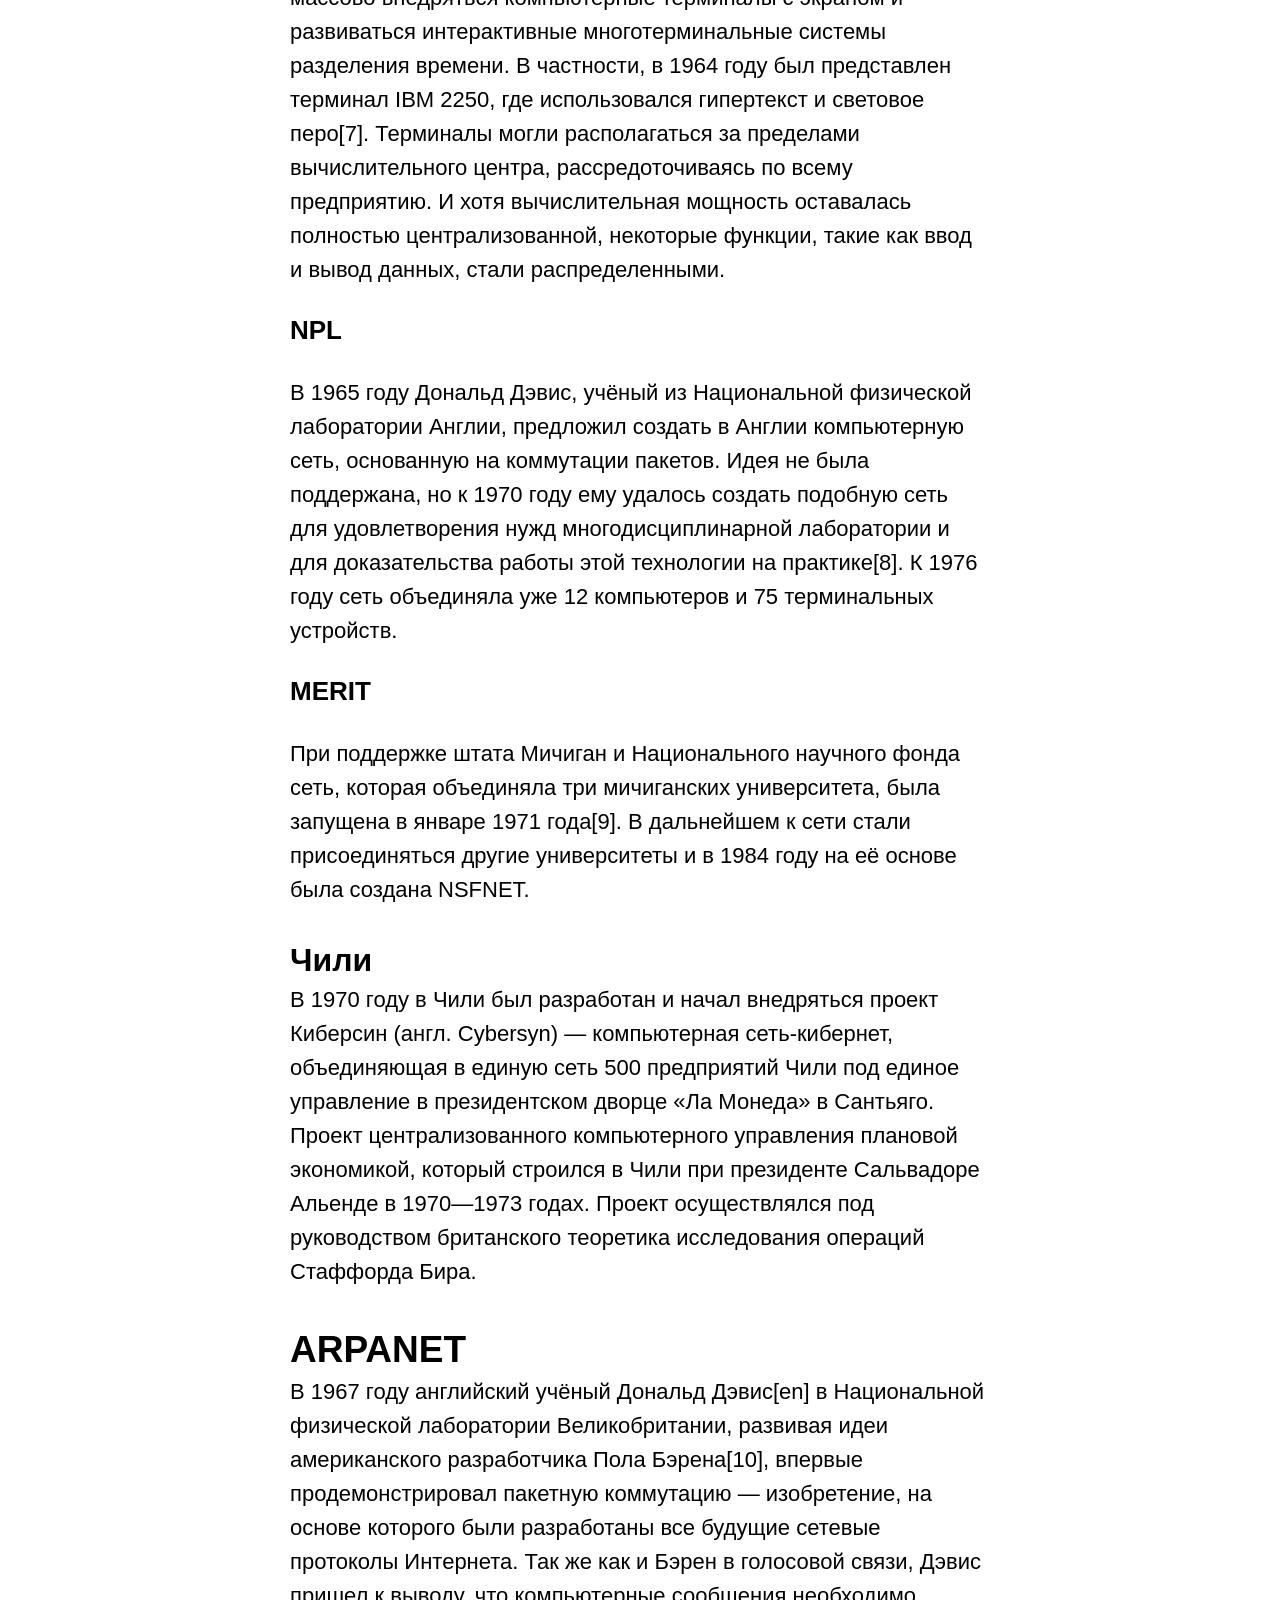
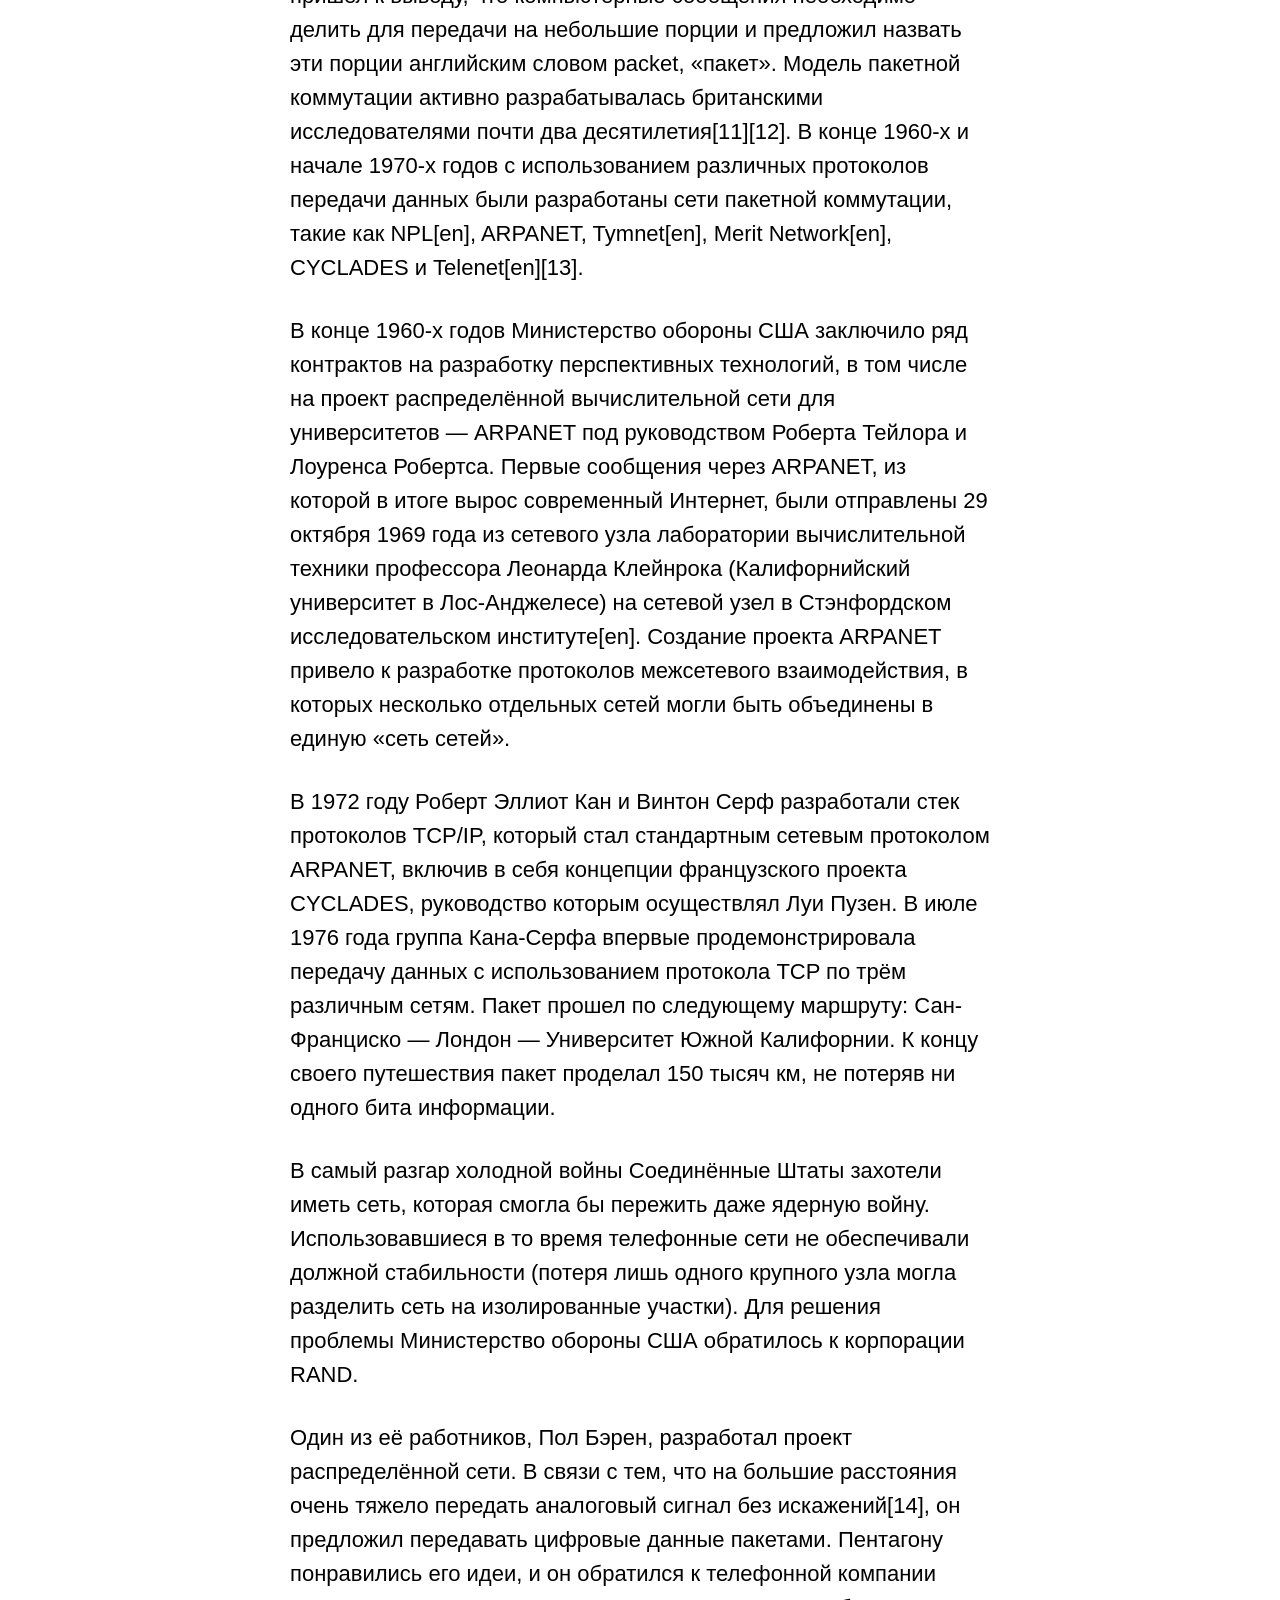
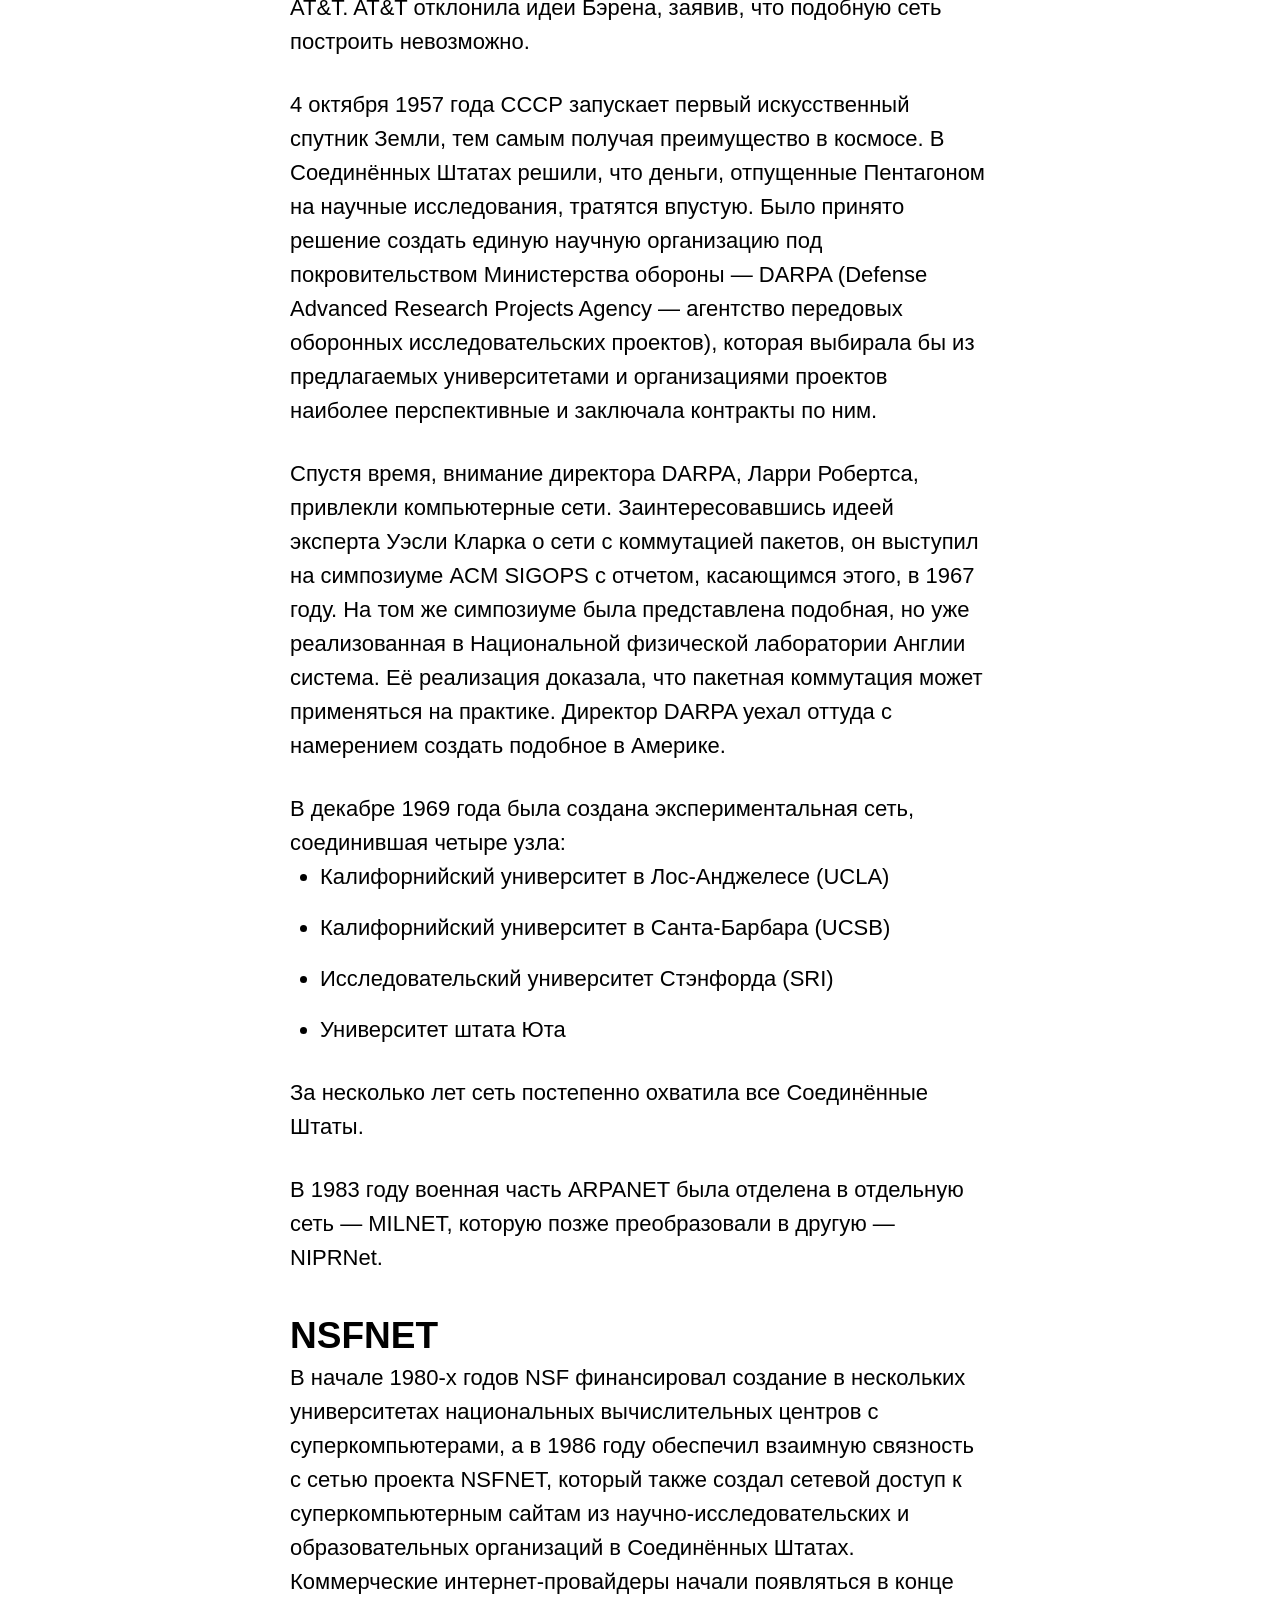
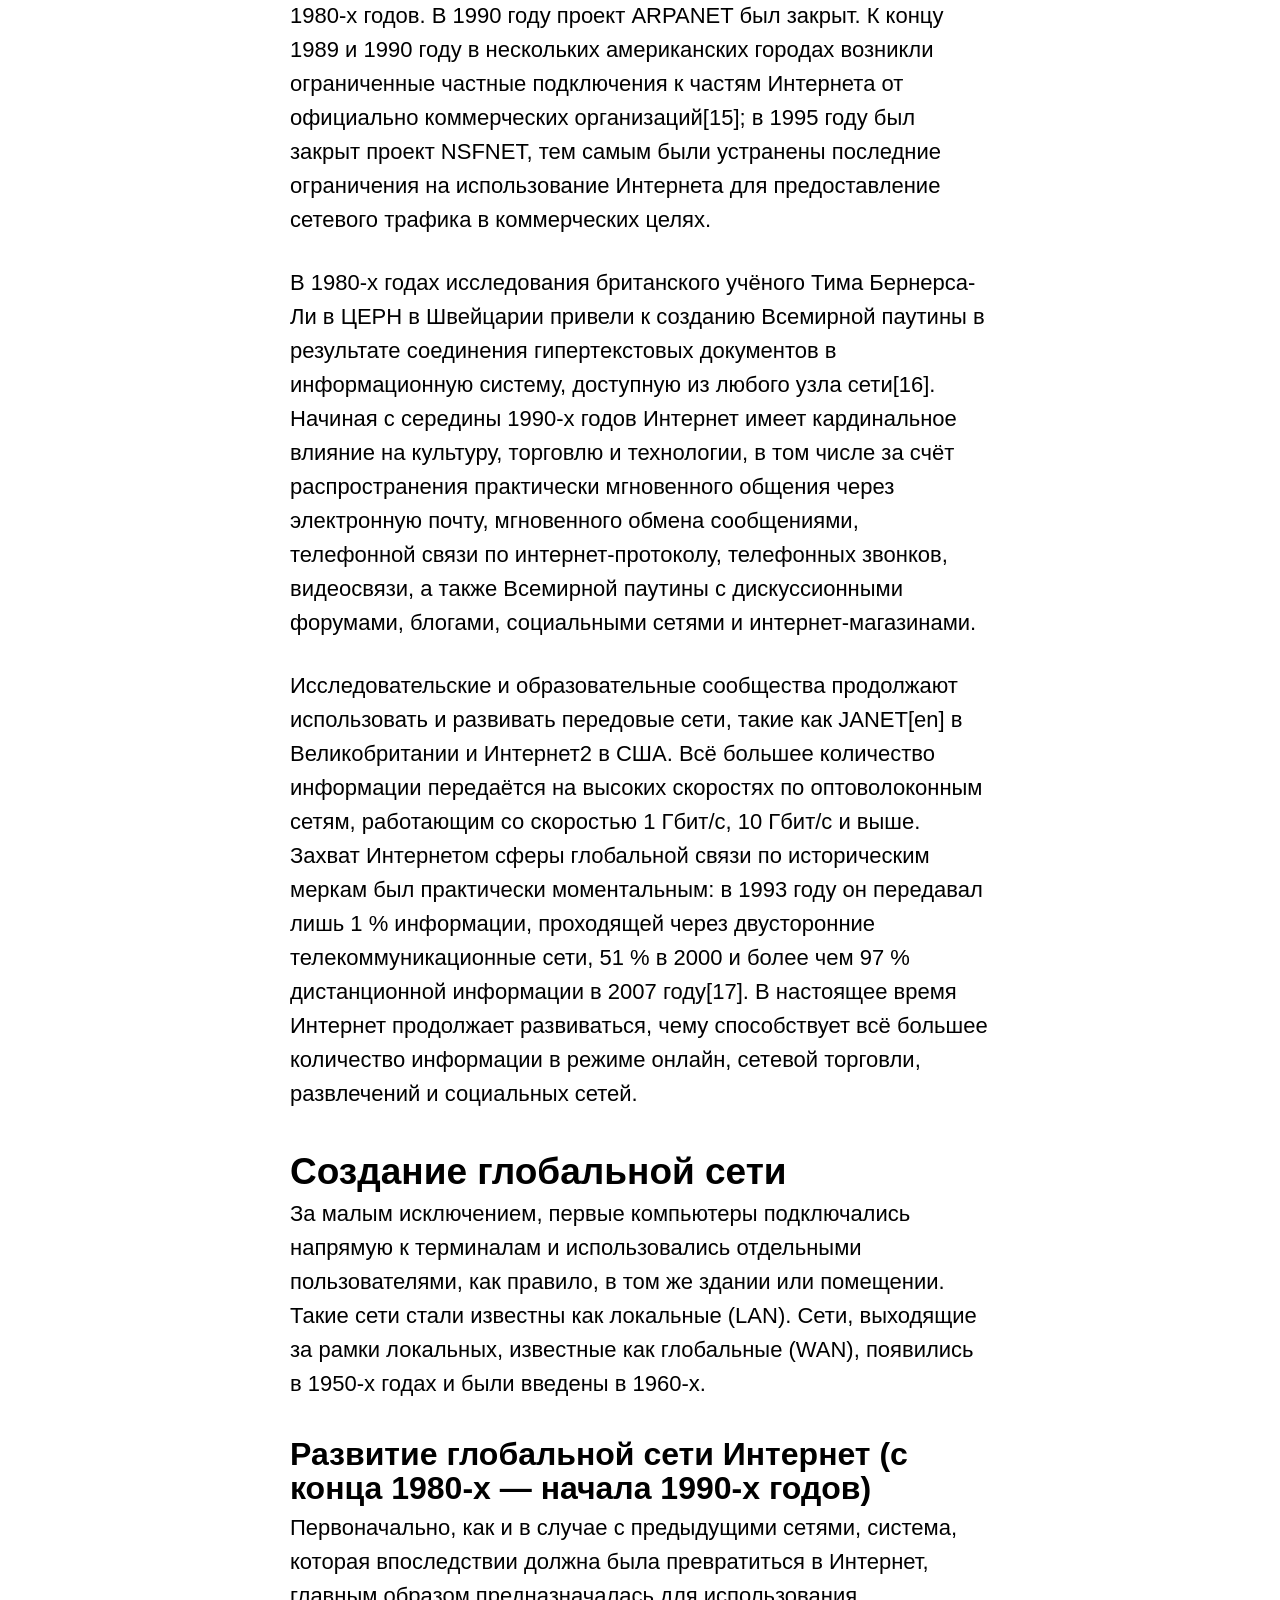
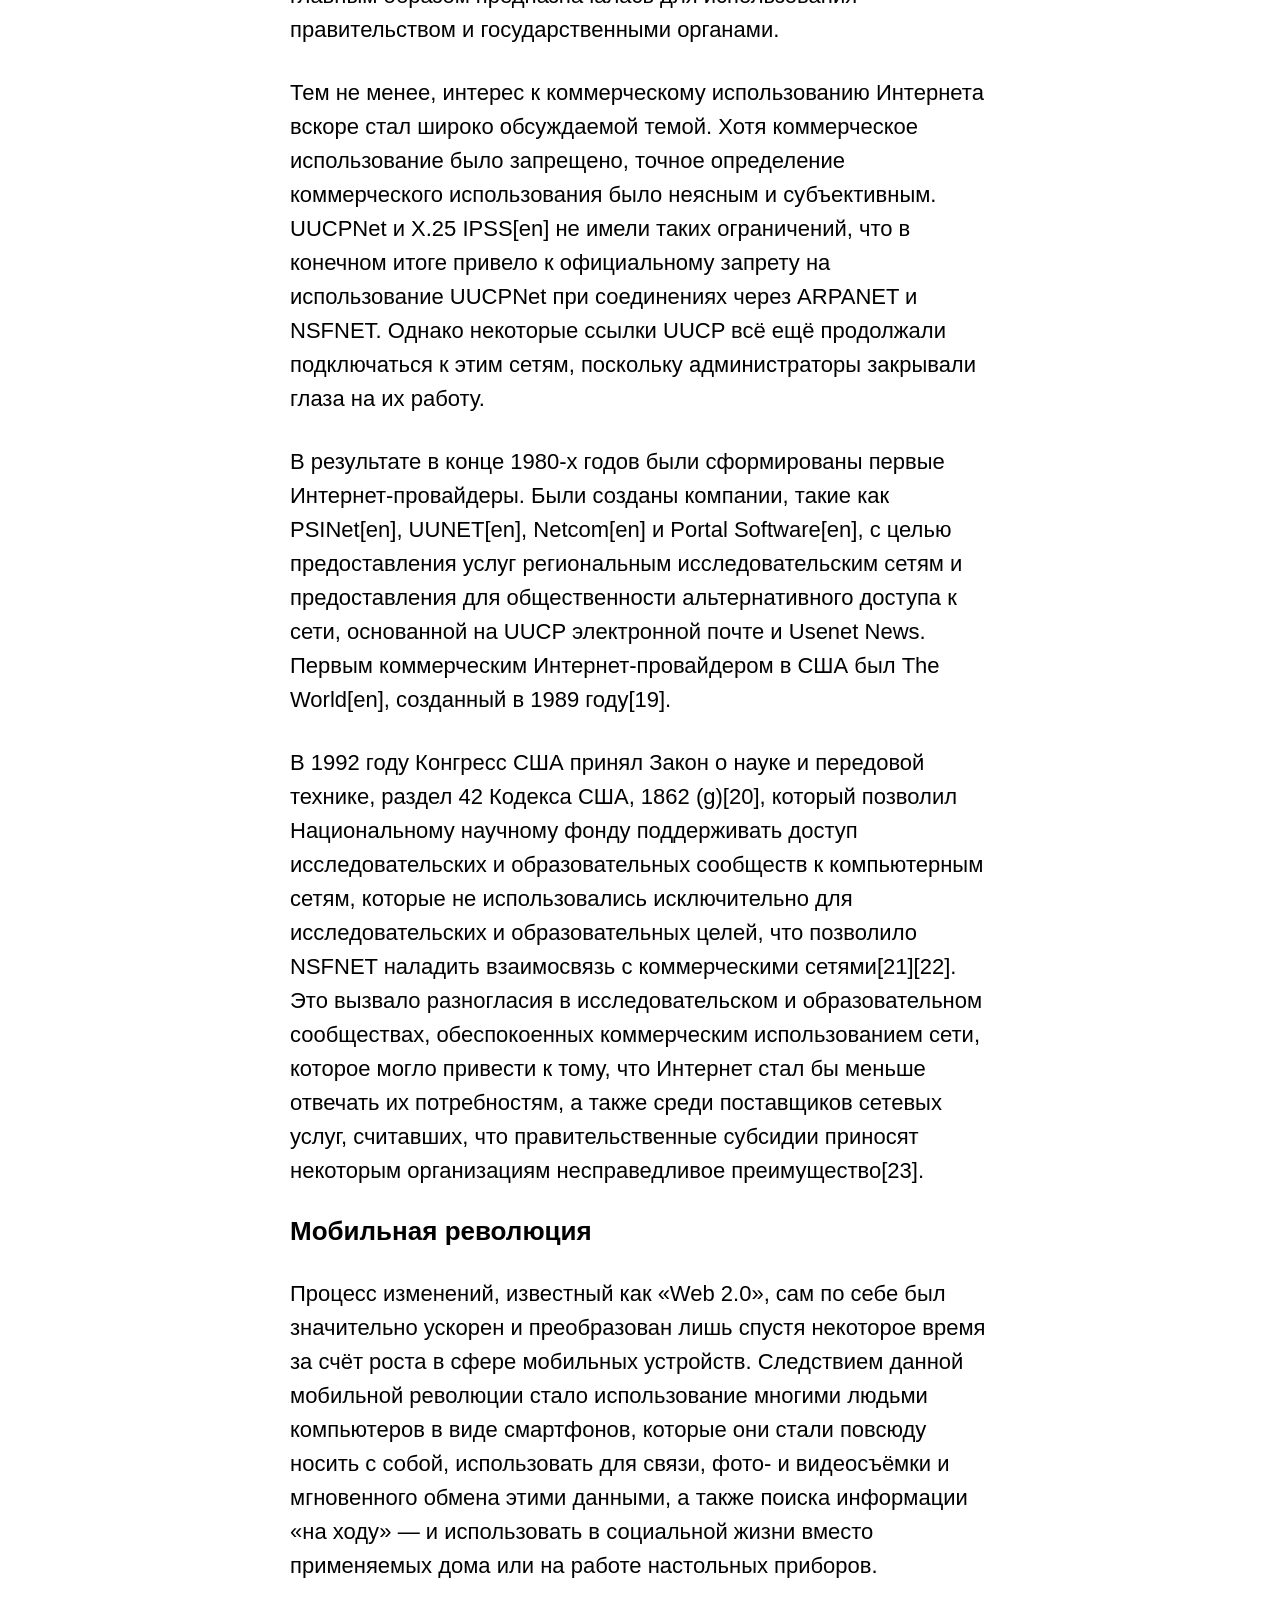
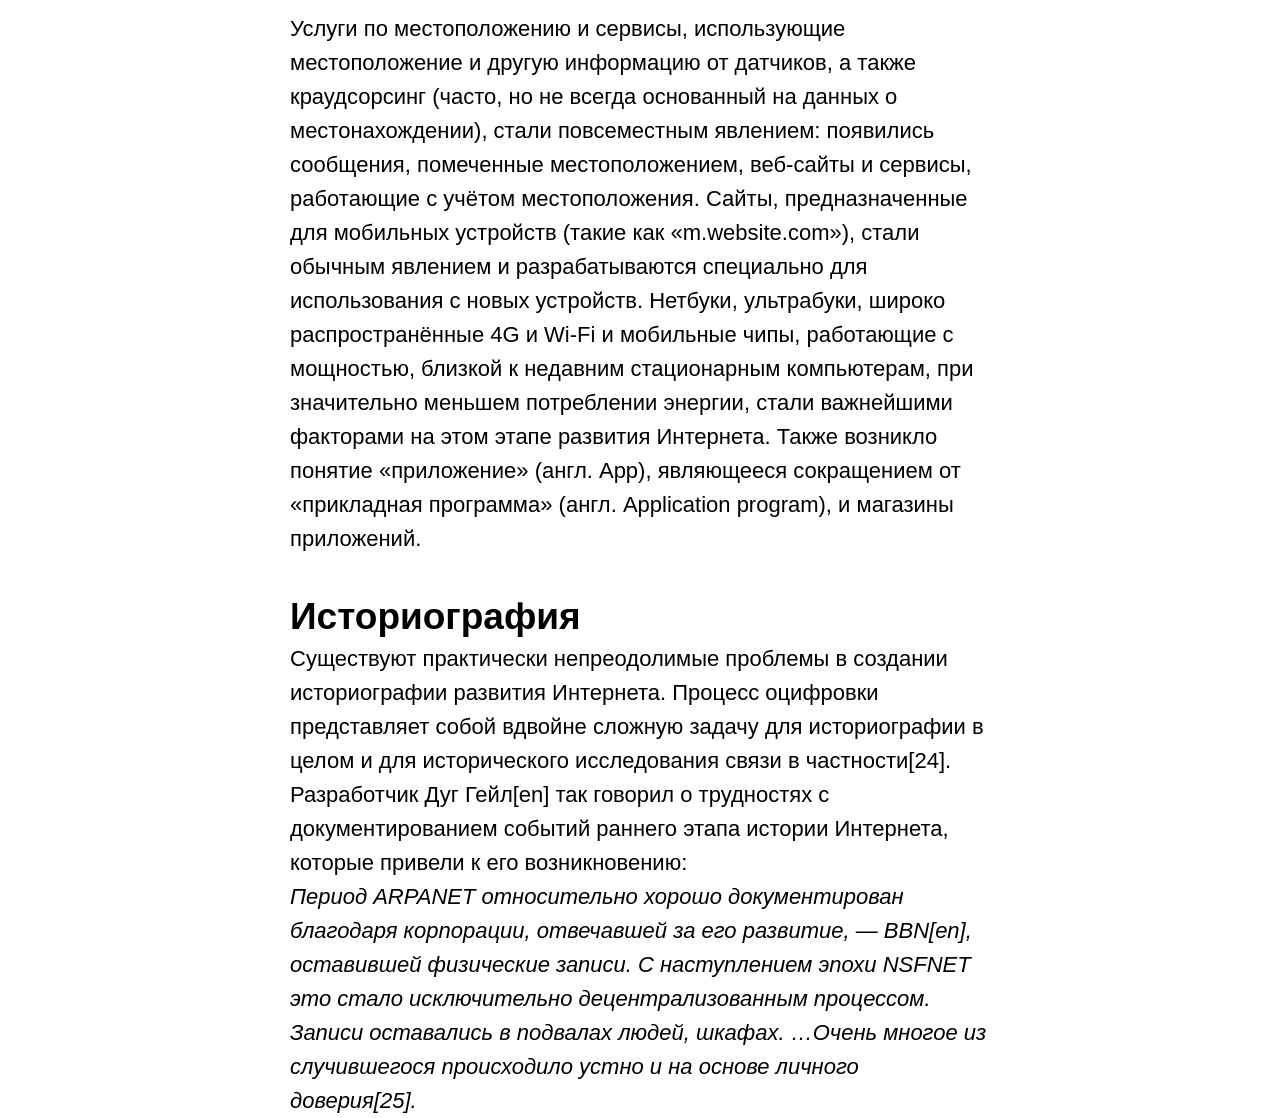
==== commit 9112c969: "add styles" ====
--- a/20_09_19/index.html
+++ b/20_09_19/index.html
@@ -3,13 +3,13 @@
 <head>
   <meta charset="UTF-8">
   <title>История Интернета</title>
-  <link rel="stylesheet" href="style.css">
+  <link rel="stylesheet" href="css/style.css">
 </head>
 <body>
   <h1>История Интернета</h1>
-  <p>История Интернета началась с разработки компьютеров в 1950-х годах и появления научных и прикладных концепций глобальных вычислительных сетей почти одновременно в разных странах, в первую очередь в научных и военных лабораториях в США, Великобритании и Франции[2].</p>
+  <p>История Интернета началась с разработки компьютеров в 1950-х годах и появления научных и прикладных концепций глобальных вычислительных сетей почти одновременно в разных странах, в первую очередь в научных и военных лабораториях в США, Великобритании и Франции.</p>
   <p>Принципы, по которым строится Интернет, впервые были применены в сети ARPANET, созданной в 1969 году по заказу американского агентства DARPA. Используя наработки ARPANET, в 1984 году Национальный научный фонд США создал сеть NSFNET для связи между университетами и вычислительными центрами. В отличие от закрытой ARPANET подключение к NSFNET было достаточно свободным и к 1992 году к ней подключились более 7500 мелких сетей, включая 2500 за пределами США. С передачей опорной сети NSFNET в коммерческое использование появился современный Интернет.</p>
-  <ol>
+  <!-- <ol>
     <li>Предыстория</li>
     <li>Компьютерные сети, предшествовавшие Интернету</li>
     <ol>
@@ -37,7 +37,7 @@
     </ol>
     <li>Историография</li>
     <li>См. также</li>
-  </ol>
+  </ol> -->
   <h2>Предыстория</h2>
   <p>Концепция обмена данных — передачи данных между двумя разными местами через электромагнитную среду, например радио или электрический провод — предшествовала появлению первых компьютеров. Такие системы связи, как правило, ограничивались двухточечной связью между двумя конечными устройствами. Предвестниками такого вида связи можно считать телеграфную связь и телексы. В конце XIX века телеграф стал первой полностью цифровой системой связи.</p>
   <p>В начале XX века была проведена фундаментальная теоретическая работа в области передачи данных и теории информации, авторами которой были Клод Шеннон, Гарри Найквист и Ральф Хартли.</p>
--- a/20_09_19/css/style.css
+++ b/20_09_19/css/style.css
@@ -0,0 +1,115 @@
+html, body, div, span, applet, object, iframe,
+h1, h2, h3, h4, h5, h6, p, blockquote, pre,
+a, abbr, acronym, address, big, cite, code,
+del, dfn, em, img, ins, kbd, q, s, samp,
+small, strike, strong, sub, sup, tt, var,
+b, u, i, center,
+dl, dt, dd, ol, ul, li,
+fieldset, form, label, legend,
+table, caption, tbody, tfoot, thead, tr, th, td,
+article, aside, canvas, details, embed, 
+figure, figcaption, footer, header, hgroup, 
+menu, nav, output, ruby, section, summary,
+time, mark, audio, video {
+	margin: 0;
+	padding: 0;
+	border: 0;
+	font-size: 100%;
+	font: inherit;
+	vertical-align: baseline;
+}
+/* HTML5 display-role reset for older browsers */
+article, aside, details, figcaption, figure, 
+footer, header, hgroup, menu, nav, section {
+	display: block;
+}
+body {
+	line-height: 1;
+}
+
+blockquote, q {
+	quotes: none;
+}
+blockquote:before, blockquote:after,
+q:before, q:after {
+	content: '';
+	content: none;
+}
+table {
+	border-collapse: collapse;
+	border-spacing: 0;
+}
+
+
+/* ol {
+  list-style: none; 
+  counter-reset: li; 
+  }
+li:before {
+  counter-increment: li; 
+  content: counters(li,".") ". "; 
+  } */
+
+
+  @import url('https://fonts.googleapis.com/css?family=Montserrat:400,400i,700&display=swap&subset=cyrillic,cyrillic-ext,latin-ext');
+
+body{
+  font-family: 'Montserrat', sans-serif;
+  -webkit-font-smoothing: antialiased;
+}
+body {
+  margin: 0 auto;
+  width: 700px;
+}
+p{
+  font-size: 22px;
+  line-height: 34px;
+  margin-top: 29px;
+}
+q{
+  margin-top: 29px;
+  font-style: italic;
+  font-size: 22px;
+  line-height: 34px;
+}
+h1{
+  font-size: 46px;
+  font-weight: bold;
+  margin-top: 66px;
+  line-height: 46px;
+}
+h1 + p {
+  opacity: 0.5;
+  margin-top: 10px;
+  line-height: 32px;
+  font-size: 22px;
+}
+h2{
+  margin-top: 43px;
+  font-size: 37px;
+  line-height: 36px;
+  font-weight: bold;
+}
+h2 + p {
+  margin-top: 7px;
+}
+h3{
+  margin-top: 36px;
+  font-size: 32px;
+  font-weight: bold;
+  line-height: 34px;
+}
+h3 + p{
+  margin-top: 6px;
+}
+h4{
+  margin-top: 26px;
+  font-size: 26px;
+  font-weight: bold;
+  line-height: 34px;
+}
+ul>li{
+  margin: 0px 0 17px 30px;
+  font-size: 22px;
+  line-height: 34px;
+}
